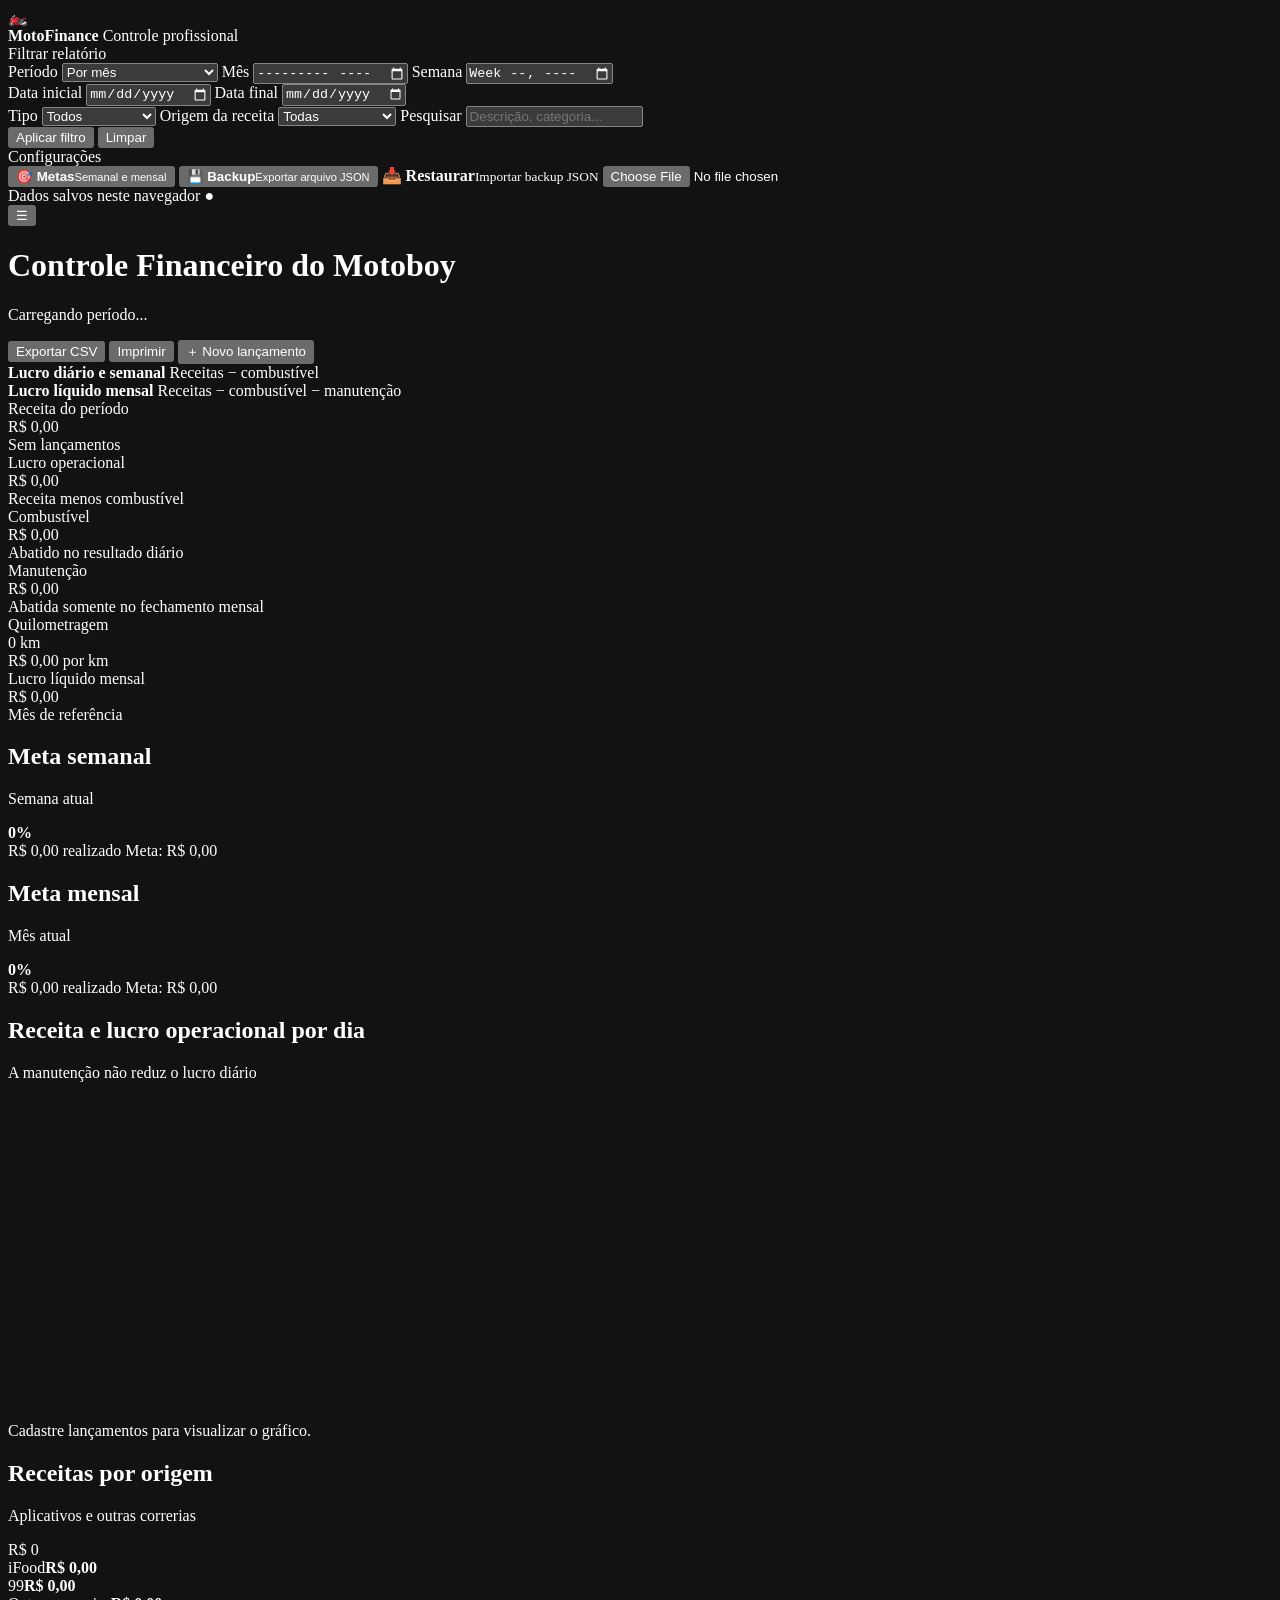
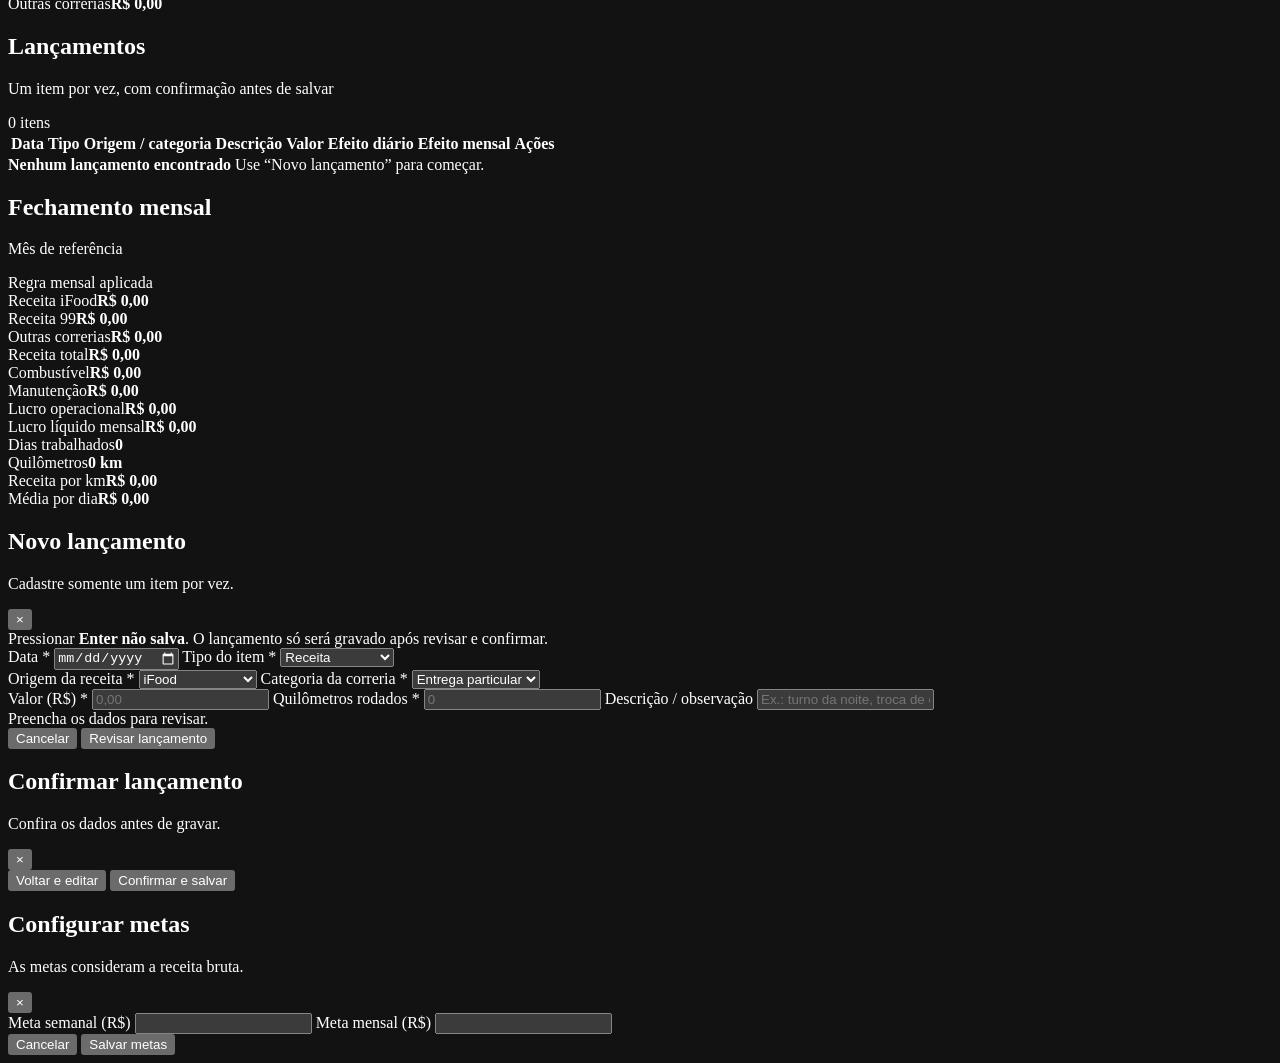
==== index.html @ e8a5e639 "Adiciona index.html da versão corrigida v6.1" ====
<!DOCTYPE html>
<html lang="pt-BR">
<head>
    <meta charset="UTF-8">
    <meta name="viewport" content="width=device-width, initial-scale=1.0">
    <meta name="color-scheme" content="dark">
    <title>MotoFinance PRO v6.1</title>
    <link rel="stylesheet" href="style.css">
</head>
<body>
    <div id="mobileOverlay" class="overlay hidden" aria-hidden="true"></div>

    <div class="app-shell">
        <aside id="sidebar" class="sidebar" aria-label="Filtros e configurações">
            <div class="brand">
                <div class="brand-icon" aria-hidden="true">🏍️</div>
                <div>
                    <strong>MotoFinance</strong>
                    <span>Controle profissional</span>
                </div>
            </div>

            <section class="sidebar-section">
                <div class="section-title">Filtrar relatório</div>

                <label class="field">
                    <span>Período</span>
                    <select id="filtroPeriodo">
                        <option value="MES">Por mês</option>
                        <option value="SEMANA">Por semana</option>
                        <option value="PERSONALIZADO">Período personalizado</option>
                        <option value="TODOS">Todos os lançamentos</option>
                    </select>
                </label>

                <label id="grupoFiltroMes" class="field">
                    <span>Mês</span>
                    <input id="filtroMes" type="month">
                </label>

                <label id="grupoFiltroSemana" class="field hidden">
                    <span>Semana</span>
                    <input id="filtroSemana" type="week">
                </label>

                <div id="grupoFiltroPersonalizado" class="grid-two hidden">
                    <label class="field">
                        <span>Data inicial</span>
                        <input id="filtroInicio" type="date">
                    </label>
                    <label class="field">
                        <span>Data final</span>
                        <input id="filtroFim" type="date">
                    </label>
                </div>

                <label class="field">
                    <span>Tipo</span>
                    <select id="filtroTipo">
                        <option value="TODOS">Todos</option>
                        <option value="RECEITA">Receitas</option>
                        <option value="COMBUSTIVEL">Combustível</option>
                        <option value="MANUTENCAO">Manutenção</option>
                        <option value="KM">Quilometragem</option>
                    </select>
                </label>

                <label class="field">
                    <span>Origem da receita</span>
                    <select id="filtroOrigem">
                        <option value="TODOS">Todas</option>
                        <option value="IFOOD">iFood</option>
                        <option value="99">99</option>
                        <option value="OUTRAS_CORRIDAS">Outras correrias</option>
                    </select>
                </label>

                <label class="field">
                    <span>Pesquisar</span>
                    <input id="filtroPesquisa" type="search" placeholder="Descrição, categoria...">
                </label>

                <div class="filter-actions">
                    <button id="btnAplicarFiltro" class="btn btn-primary" type="button">Aplicar filtro</button>
                    <button id="btnLimparFiltro" class="btn btn-ghost" type="button">Limpar</button>
                </div>
            </section>

            <section class="sidebar-section">
                <div class="section-title">Configurações</div>
                <button id="btnAbrirMetas" class="menu-button" type="button">
                    <span>🎯</span>
                    <span><strong>Metas</strong><small>Semanal e mensal</small></span>
                </button>
                <button id="btnExportarJSON" class="menu-button" type="button">
                    <span>💾</span>
                    <span><strong>Backup</strong><small>Exportar arquivo JSON</small></span>
                </button>
                <label class="menu-button file-button">
                    <span>📥</span>
                    <span><strong>Restaurar</strong><small>Importar backup JSON</small></span>
                    <input id="inputImportarJSON" type="file" accept="application/json,.json">
                </label>
            </section>

            <div class="sidebar-footer">
                <span>Dados salvos neste navegador</span>
                <span class="status-dot">●</span>
            </div>
        </aside>

        <div class="main-area">
            <header class="topbar">
                <div class="topbar-title">
                    <button id="btnMenuMobile" class="icon-button mobile-only" type="button" aria-label="Abrir filtros">☰</button>
                    <div>
                        <h1>Controle Financeiro do Motoboy</h1>
                        <p id="textoPeriodoAtivo">Carregando período...</p>
                    </div>
                </div>
                <div class="topbar-actions">
                    <button id="btnExportarCSV" class="btn btn-secondary" type="button">Exportar CSV</button>
                    <button id="btnImprimir" class="btn btn-secondary" type="button">Imprimir</button>
                    <button id="btnNovoLancamento" class="btn btn-primary" type="button">＋ Novo lançamento</button>
                </div>
            </header>

            <main class="content">
                <section class="rule-banner" aria-label="Regra de cálculo">
                    <div>
                        <strong>Lucro diário e semanal</strong>
                        <span>Receitas − combustível</span>
                    </div>
                    <div class="rule-divider" aria-hidden="true"></div>
                    <div>
                        <strong>Lucro líquido mensal</strong>
                        <span>Receitas − combustível − manutenção</span>
                    </div>
                </section>

                <section class="metrics-grid" aria-label="Indicadores financeiros">
                    <article class="metric-card">
                        <div class="metric-label">Receita do período</div>
                        <div id="cardReceitaPeriodo" class="metric-value">R$ 0,00</div>
                        <div id="cardReceitaDetalhe" class="metric-note">Sem lançamentos</div>
                    </article>
                    <article class="metric-card metric-positive">
                        <div class="metric-label">Lucro operacional</div>
                        <div id="cardLucroOperacional" class="metric-value">R$ 0,00</div>
                        <div class="metric-note">Receita menos combustível</div>
                    </article>
                    <article class="metric-card metric-warning">
                        <div class="metric-label">Combustível</div>
                        <div id="cardCombustivel" class="metric-value">R$ 0,00</div>
                        <div class="metric-note">Abatido no resultado diário</div>
                    </article>
                    <article class="metric-card metric-danger">
                        <div class="metric-label">Manutenção</div>
                        <div id="cardManutencao" class="metric-value">R$ 0,00</div>
                        <div class="metric-note">Abatida somente no fechamento mensal</div>
                    </article>
                    <article class="metric-card">
                        <div class="metric-label">Quilometragem</div>
                        <div id="cardKm" class="metric-value">0 km</div>
                        <div id="cardReceitaKm" class="metric-note">R$ 0,00 por km</div>
                    </article>
                    <article class="metric-card metric-net">
                        <div class="metric-label">Lucro líquido mensal</div>
                        <div id="cardLucroMensal" class="metric-value">R$ 0,00</div>
                        <div id="cardMesReferencia" class="metric-note">Mês de referência</div>
                    </article>
                </section>

                <section class="goals-grid" aria-label="Metas">
                    <article class="panel goal-card">
                        <div class="panel-heading compact">
                            <div>
                                <h2>Meta semanal</h2>
                                <p id="metaSemanalPeriodo">Semana atual</p>
                            </div>
                            <strong id="metaSemanalPercentual">0%</strong>
                        </div>
                        <div class="progress-track"><div id="barraMetaSemanal" class="progress-fill weekly"></div></div>
                        <div class="goal-values">
                            <span id="metaSemanalRealizado">R$ 0,00 realizado</span>
                            <span id="metaSemanalObjetivo">Meta: R$ 0,00</span>
                        </div>
                    </article>
                    <article class="panel goal-card">
                        <div class="panel-heading compact">
                            <div>
                                <h2>Meta mensal</h2>
                                <p id="metaMensalPeriodo">Mês atual</p>
                            </div>
                            <strong id="metaMensalPercentual">0%</strong>
                        </div>
                        <div class="progress-track"><div id="barraMetaMensal" class="progress-fill monthly"></div></div>
                        <div class="goal-values">
                            <span id="metaMensalRealizado">R$ 0,00 realizado</span>
                            <span id="metaMensalObjetivo">Meta: R$ 0,00</span>
                        </div>
                    </article>
                </section>

                <section class="analytics-grid">
                    <article class="panel chart-panel">
                        <div class="panel-heading">
                            <div>
                                <h2>Receita e lucro operacional por dia</h2>
                                <p>A manutenção não reduz o lucro diário</p>
                            </div>
                        </div>
                        <div class="chart-wrapper">
                            <canvas id="graficoDiario" width="900" height="320" aria-label="Gráfico diário"></canvas>
                            <div id="graficoVazio" class="empty-chart hidden">Cadastre lançamentos para visualizar o gráfico.</div>
                        </div>
                    </article>
                    <article class="panel source-panel">
                        <div class="panel-heading">
                            <div>
                                <h2>Receitas por origem</h2>
                                <p>Aplicativos e outras correrias</p>
                            </div>
                        </div>
                        <div class="source-content">
                            <div id="graficoOrigens" class="donut" aria-label="Distribuição das receitas"><span id="donutTotal">R$ 0</span></div>
                            <div class="source-list">
                                <div><span class="legend-dot ifood"></span><span>iFood</span><strong id="origemIfood">R$ 0,00</strong></div>
                                <div><span class="legend-dot novenove"></span><span>99</span><strong id="origem99">R$ 0,00</strong></div>
                                <div><span class="legend-dot extras"></span><span>Outras correrias</span><strong id="origemExtras">R$ 0,00</strong></div>
                            </div>
                        </div>
                    </article>
                </section>

                <section class="panel">
                    <div class="panel-heading table-heading">
                        <div>
                            <h2>Lançamentos</h2>
                            <p>Um item por vez, com confirmação antes de salvar</p>
                        </div>
                        <span id="contadorLancamentos" class="badge">0 itens</span>
                    </div>
                    <div class="table-scroll">
                        <table>
                            <thead>
                                <tr>
                                    <th>Data</th>
                                    <th>Tipo</th>
                                    <th>Origem / categoria</th>
                                    <th>Descrição</th>
                                    <th>Valor</th>
                                    <th>Efeito diário</th>
                                    <th>Efeito mensal</th>
                                    <th class="actions-column">Ações</th>
                                </tr>
                            </thead>
                            <tbody id="corpoTabela"></tbody>
                        </table>
                        <div id="estadoVazioTabela" class="empty-state">
                            <strong>Nenhum lançamento encontrado</strong>
                            <span>Use “Novo lançamento” para começar.</span>
                        </div>
                    </div>
                </section>

                <section class="panel monthly-report">
                    <div class="panel-heading">
                        <div>
                            <h2>Fechamento mensal</h2>
                            <p id="tituloFechamentoMensal">Mês de referência</p>
                        </div>
                        <span class="badge badge-success">Regra mensal aplicada</span>
                    </div>
                    <div class="report-grid">
                        <div><span>Receita iFood</span><strong id="relatorioIfood">R$ 0,00</strong></div>
                        <div><span>Receita 99</span><strong id="relatorio99">R$ 0,00</strong></div>
                        <div><span>Outras correrias</span><strong id="relatorioExtras">R$ 0,00</strong></div>
                        <div><span>Receita total</span><strong id="relatorioReceita">R$ 0,00</strong></div>
                        <div><span>Combustível</span><strong id="relatorioCombustivel">R$ 0,00</strong></div>
                        <div><span>Manutenção</span><strong id="relatorioManutencao">R$ 0,00</strong></div>
                        <div><span>Lucro operacional</span><strong id="relatorioOperacional">R$ 0,00</strong></div>
                        <div class="report-highlight"><span>Lucro líquido mensal</span><strong id="relatorioLiquido">R$ 0,00</strong></div>
                        <div><span>Dias trabalhados</span><strong id="relatorioDias">0</strong></div>
                        <div><span>Quilômetros</span><strong id="relatorioKm">0 km</strong></div>
                        <div><span>Receita por km</span><strong id="relatorioPorKm">R$ 0,00</strong></div>
                        <div><span>Média por dia</span><strong id="relatorioMedia">R$ 0,00</strong></div>
                    </div>
                </section>
            </main>
        </div>
    </div>

    <div id="modalLancamento" class="modal hidden" role="dialog" aria-modal="true" aria-labelledby="tituloModalLancamento">
        <div class="modal-card large">
            <div class="modal-header">
                <div>
                    <h2 id="tituloModalLancamento">Novo lançamento</h2>
                    <p>Cadastre somente um item por vez.</p>
                </div>
                <button id="btnFecharLancamento" class="icon-button" type="button" aria-label="Fechar">×</button>
            </div>

            <form id="formLancamento" novalidate>
                <input id="registroId" type="hidden">

                <div class="info-box">
                    Pressionar <strong>Enter não salva</strong>. O lançamento só será gravado após revisar e confirmar.
                </div>

                <div class="form-grid">
                    <label class="field">
                        <span>Data *</span>
                        <input id="inputData" type="date" required>
                    </label>
                    <label class="field">
                        <span>Tipo do item *</span>
                        <select id="inputTipo" required>
                            <option value="RECEITA">Receita</option>
                            <option value="COMBUSTIVEL">Combustível</option>
                            <option value="MANUTENCAO">Manutenção</option>
                            <option value="KM">Quilometragem</option>
                        </select>
                    </label>
                </div>

                <div id="grupoReceita" class="form-grid">
                    <label class="field">
                        <span>Origem da receita *</span>
                        <select id="inputOrigem">
                            <option value="IFOOD">iFood</option>
                            <option value="99">99</option>
                            <option value="OUTRAS_CORRIDAS">Outras correrias</option>
                        </select>
                    </label>
                    <label id="grupoCategoriaExtra" class="field hidden">
                        <span>Categoria da correria *</span>
                        <select id="inputCategoriaExtra">
                            <option value="ENTREGA_PARTICULAR">Entrega particular</option>
                            <option value="FRETE_SERVICO">Frete / serviço</option>
                            <option value="CORRIDA_PARTICULAR">Corrida particular</option>
                            <option value="DIARIA_PARCERIA">Diária / parceria</option>
                            <option value="GORJETA">Gorjeta</option>
                            <option value="REEMBOLSO">Reembolso</option>
                            <option value="OUTROS">Outros</option>
                        </select>
                    </label>
                </div>

                <label id="grupoValor" class="field">
                    <span id="labelValor">Valor (R$) *</span>
                    <input id="inputValor" type="number" min="0.01" step="0.01" inputmode="decimal" placeholder="0,00">
                </label>

                <label id="grupoKm" class="field hidden">
                    <span>Quilômetros rodados *</span>
                    <input id="inputKm" type="number" min="0.1" step="0.1" inputmode="decimal" placeholder="0">
                </label>

                <label class="field">
                    <span>Descrição / observação</span>
                    <input id="inputDescricao" type="text" maxlength="180" placeholder="Ex.: turno da noite, troca de óleo, abastecimento...">
                </label>

                <div id="previewLancamento" class="preview-box">Preencha os dados para revisar.</div>

                <div class="modal-actions">
                    <button id="btnCancelarLancamento" class="btn btn-ghost" type="button">Cancelar</button>
                    <button id="btnRevisarLancamento" class="btn btn-primary" type="button">Revisar lançamento</button>
                </div>
            </form>
        </div>
    </div>

    <div id="modalConfirmacao" class="modal hidden" role="dialog" aria-modal="true" aria-labelledby="tituloConfirmacao">
        <div class="modal-card">
            <div class="modal-header">
                <div>
                    <h2 id="tituloConfirmacao">Confirmar lançamento</h2>
                    <p>Confira os dados antes de gravar.</p>
                </div>
                <button id="btnFecharConfirmacao" class="icon-button" type="button" aria-label="Fechar">×</button>
            </div>
            <div id="resumoConfirmacao" class="confirmation-summary"></div>
            <div class="modal-actions">
                <button id="btnVoltarEdicao" class="btn btn-ghost" type="button">Voltar e editar</button>
                <button id="btnSalvarConfirmado" class="btn btn-success" type="button">Confirmar e salvar</button>
            </div>
        </div>
    </div>

    <div id="modalMetas" class="modal hidden" role="dialog" aria-modal="true" aria-labelledby="tituloModalMetas">
        <div class="modal-card">
            <div class="modal-header">
                <div>
                    <h2 id="tituloModalMetas">Configurar metas</h2>
                    <p>As metas consideram a receita bruta.</p>
                </div>
                <button id="btnFecharMetas" class="icon-button" type="button" aria-label="Fechar">×</button>
            </div>
            <div class="form-grid one-column">
                <label class="field">
                    <span>Meta semanal (R$)</span>
                    <input id="inputMetaSemanal" type="number" min="0" step="0.01" inputmode="decimal">
                </label>
                <label class="field">
                    <span>Meta mensal (R$)</span>
                    <input id="inputMetaMensal" type="number" min="0" step="0.01" inputmode="decimal">
                </label>
            </div>
            <div class="modal-actions">
                <button id="btnCancelarMetas" class="btn btn-ghost" type="button">Cancelar</button>
                <button id="btnSalvarMetas" class="btn btn-primary" type="button">Salvar metas</button>
            </div>
        </div>
    </div>

    <div id="toastContainer" class="toast-container" aria-live="polite"></div>

    <script src="script.js"></script>
</body>
</html>
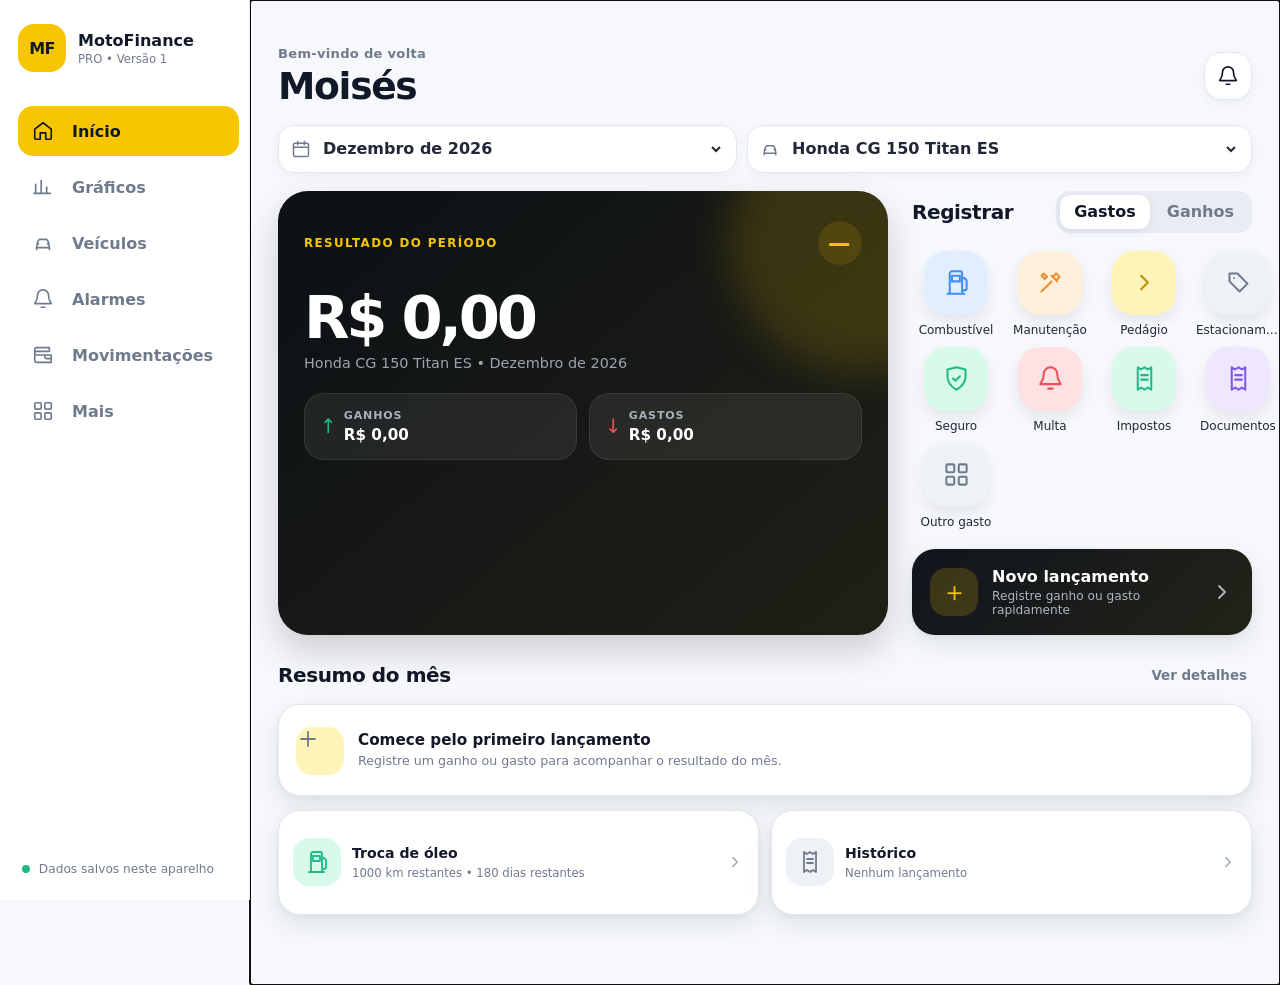
==== commit 8aa51293: "Lança MotoFinance PRO Versão 1" ====
--- a/index.html
+++ b/index.html
@@ -1,422 +1,104 @@
-<!DOCTYPE html>
+<!doctype html>
 <html lang="pt-BR">
 <head>
-    <meta charset="UTF-8">
-    <meta name="viewport" content="width=device-width, initial-scale=1.0">
-    <meta name="color-scheme" content="dark">
-    <title>MotoFinance PRO v6.1</title>
+    <meta charset="utf-8">
+    <meta name="viewport" content="width=device-width,initial-scale=1,viewport-fit=cover">
+    <meta name="theme-color" content="#f7c600">
+    <meta name="description" content="Finanças, veículos e manutenção em um só lugar.">
+    <title>MotoFinance PRO</title>
+    <link rel="manifest" href="manifest.webmanifest">
+    <link rel="icon" href="icon.svg" type="image/svg+xml">
+    <link rel="apple-touch-icon" href="icon-192.png">
     <link rel="stylesheet" href="style.css">
 </head>
 <body>
-    <div id="mobileOverlay" class="overlay hidden" aria-hidden="true"></div>
+    <svg class="svg-sprite" aria-hidden="true">
+        <symbol id="i-home" viewBox="0 0 24 24"><path d="m3 10 9-7 9 7v10a1 1 0 0 1-1 1h-5v-7H9v7H4a1 1 0 0 1-1-1Z"/></symbol>
+        <symbol id="i-chart" viewBox="0 0 24 24"><path d="M4 19V9m6 10V5m6 14v-7m4 7H2"/></symbol>
+        <symbol id="i-vehicle" viewBox="0 0 24 24"><path d="M5 17h14l-1-6-2-3H8l-2 3-1 6Zm0 0v2m14-2v2M7 13h.01M17 13h.01"/></symbol>
+        <symbol id="i-bell" viewBox="0 0 24 24"><path d="M18 8a6 6 0 0 0-12 0c0 7-3 7-3 9h18c0-2-3-2-3-9ZM10 21h4"/></symbol>
+        <symbol id="i-wallet" viewBox="0 0 24 24"><path d="M3 6a2 2 0 0 1 2-2h14v4H5a2 2 0 0 0 0 4h16v8H5a2 2 0 0 1-2-2V6Zm13 6h5v4h-5a2 2 0 0 1 0-4Z"/></symbol>
+        <symbol id="i-more" viewBox="0 0 24 24"><rect x="3" y="3" width="7" height="7" rx="1"/><rect x="14" y="3" width="7" height="7" rx="1"/><rect x="3" y="14" width="7" height="7" rx="1"/><rect x="14" y="14" width="7" height="7" rx="1"/></symbol>
+        <symbol id="i-plus" viewBox="0 0 24 24"><path d="M12 5v14M5 12h14"/></symbol>
+        <symbol id="i-arrow" viewBox="0 0 24 24"><path d="m9 18 6-6-6-6"/></symbol>
+        <symbol id="i-fuel" viewBox="0 0 24 24"><path d="M6 22V4a2 2 0 0 1 2-2h7a2 2 0 0 1 2 2v18M4 22h15M8 6h7v5H8Zm9 2h2l2 2v7a2 2 0 0 1-4 0v-3"/></symbol>
+        <symbol id="i-tools" viewBox="0 0 24 24"><path d="m14 7 3-3 3 3-3 3m-4-4 5 5M4 20l9-9m-7-7 3 3-2 2-3-3Z"/></symbol>
+        <symbol id="i-tag" viewBox="0 0 24 24"><path d="M20 13 13 20l-9-9V4h7l9 9Z"/><path d="M8 8h.01"/></symbol>
+        <symbol id="i-shield" viewBox="0 0 24 24"><path d="M12 22S20 18 20 10V4l-8-2-8 2v6c0 8 8 12 8 12Z"/><path d="m9 12 2 2 4-4"/></symbol>
+        <symbol id="i-receipt" viewBox="0 0 24 24"><path d="M6 2v20l3-2 3 2 3-2 3 2V2l-3 2-3-2-3 2-3-2Zm3 7h6m-6 4h6"/></symbol>
+        <symbol id="i-calendar" viewBox="0 0 24 24"><rect x="3" y="5" width="18" height="16" rx="2"/><path d="M16 3v4M8 3v4M3 10h18"/></symbol>
+        <symbol id="i-gauge" viewBox="0 0 24 24"><path d="M4 18a8 8 0 1 1 16 0M12 18l4-6M7 14h.01M12 10h.01M17 14h.01"/></symbol>
+        <symbol id="i-download" viewBox="0 0 24 24"><path d="M12 3v12m-5-5 5 5 5-5M4 21h16"/></symbol>
+        <symbol id="i-upload" viewBox="0 0 24 24"><path d="M12 15V3m-5 5 5-5 5 5M4 21h16"/></symbol>
+        <symbol id="i-edit" viewBox="0 0 24 24"><path d="m4 20 4.5-1L20 7.5 16.5 4 5 15.5 4 20Zm10-14 3.5 3.5"/></symbol>
+        <symbol id="i-trash" viewBox="0 0 24 24"><path d="M4 7h16M9 3h6l1 4H8l1-4Zm-3 4 1 14h10l1-14M10 11v6m4-6v6"/></symbol>
+        <symbol id="i-check" viewBox="0 0 24 24"><path d="m5 12 4 4L19 6"/></symbol>
+        <symbol id="i-search" viewBox="0 0 24 24"><circle cx="11" cy="11" r="7"/><path d="m20 20-4-4"/></symbol>
+        <symbol id="i-close" viewBox="0 0 24 24"><path d="M6 6l12 12M18 6 6 18"/></symbol>
+    </svg>
 
-    <div class="app-shell">
-        <aside id="sidebar" class="sidebar" aria-label="Filtros e configurações">
-            <div class="brand">
-                <div class="brand-icon" aria-hidden="true">🏍️</div>
-                <div>
-                    <strong>MotoFinance</strong>
-                    <span>Controle profissional</span>
-                </div>
-            </div>
-
-            <section class="sidebar-section">
-                <div class="section-title">Filtrar relatório</div>
-
-                <label class="field">
-                    <span>Período</span>
-                    <select id="filtroPeriodo">
-                        <option value="MES">Por mês</option>
-                        <option value="SEMANA">Por semana</option>
-                        <option value="PERSONALIZADO">Período personalizado</option>
-                        <option value="TODOS">Todos os lançamentos</option>
-                    </select>
-                </label>
-
-                <label id="grupoFiltroMes" class="field">
-                    <span>Mês</span>
-                    <input id="filtroMes" type="month">
-                </label>
-
-                <label id="grupoFiltroSemana" class="field hidden">
-                    <span>Semana</span>
-                    <input id="filtroSemana" type="week">
-                </label>
-
-                <div id="grupoFiltroPersonalizado" class="grid-two hidden">
-                    <label class="field">
-                        <span>Data inicial</span>
-                        <input id="filtroInicio" type="date">
-                    </label>
-                    <label class="field">
-                        <span>Data final</span>
-                        <input id="filtroFim" type="date">
-                    </label>
-                </div>
-
-                <label class="field">
-                    <span>Tipo</span>
-                    <select id="filtroTipo">
-                        <option value="TODOS">Todos</option>
-                        <option value="RECEITA">Receitas</option>
-                        <option value="COMBUSTIVEL">Combustível</option>
-                        <option value="MANUTENCAO">Manutenção</option>
-                        <option value="KM">Quilometragem</option>
-                    </select>
-                </label>
-
-                <label class="field">
-                    <span>Origem da receita</span>
-                    <select id="filtroOrigem">
-                        <option value="TODOS">Todas</option>
-                        <option value="IFOOD">iFood</option>
-                        <option value="99">99</option>
-                        <option value="OUTRAS_CORRIDAS">Outras correrias</option>
-                    </select>
-                </label>
-
-                <label class="field">
-                    <span>Pesquisar</span>
-                    <input id="filtroPesquisa" type="search" placeholder="Descrição, categoria...">
-                </label>
-
-                <div class="filter-actions">
-                    <button id="btnAplicarFiltro" class="btn btn-primary" type="button">Aplicar filtro</button>
-                    <button id="btnLimparFiltro" class="btn btn-ghost" type="button">Limpar</button>
-                </div>
-            </section>
-
-            <section class="sidebar-section">
-                <div class="section-title">Configurações</div>
-                <button id="btnAbrirMetas" class="menu-button" type="button">
-                    <span>🎯</span>
-                    <span><strong>Metas</strong><small>Semanal e mensal</small></span>
-                </button>
-                <button id="btnExportarJSON" class="menu-button" type="button">
-                    <span>💾</span>
-                    <span><strong>Backup</strong><small>Exportar arquivo JSON</small></span>
-                </button>
-                <label class="menu-button file-button">
-                    <span>📥</span>
-                    <span><strong>Restaurar</strong><small>Importar backup JSON</small></span>
-                    <input id="inputImportarJSON" type="file" accept="application/json,.json">
-                </label>
-            </section>
-
-            <div class="sidebar-footer">
-                <span>Dados salvos neste navegador</span>
-                <span class="status-dot">●</span>
-            </div>
+    <div class="app-layout">
+        <aside class="desktop-sidebar">
+            <a class="brand" href="#home" data-nav="home"><span class="brand-mark">MF</span><span><strong>MotoFinance</strong><small>PRO • Versão 1</small></span></a>
+            <nav class="desktop-nav" aria-label="Navegação principal">
+                <button class="nav-item active" data-nav="home"><svg><use href="#i-home"/></svg><span>Início</span></button>
+                <button class="nav-item" data-nav="charts"><svg><use href="#i-chart"/></svg><span>Gráficos</span></button>
+                <button class="nav-item" data-nav="vehicles"><svg><use href="#i-vehicle"/></svg><span>Veículos</span></button>
+                <button class="nav-item" data-nav="alarms"><svg><use href="#i-bell"/></svg><span>Alarmes</span><b id="desktopAlarmCount">0</b></button>
+                <button class="nav-item" data-nav="transactions"><svg><use href="#i-wallet"/></svg><span>Movimentações</span></button>
+                <button class="nav-item" data-nav="more"><svg><use href="#i-more"/></svg><span>Mais</span></button>
+            </nav>
+            <div class="sidebar-note"><span></span> Dados salvos neste aparelho</div>
         </aside>
 
-        <div class="main-area">
-            <header class="topbar">
-                <div class="topbar-title">
-                    <button id="btnMenuMobile" class="icon-button mobile-only" type="button" aria-label="Abrir filtros">☰</button>
-                    <div>
-                        <h1>Controle Financeiro do Motoboy</h1>
-                        <p id="textoPeriodoAtivo">Carregando período...</p>
-                    </div>
-                </div>
-                <div class="topbar-actions">
-                    <button id="btnExportarCSV" class="btn btn-secondary" type="button">Exportar CSV</button>
-                    <button id="btnImprimir" class="btn btn-secondary" type="button">Imprimir</button>
-                    <button id="btnNovoLancamento" class="btn btn-primary" type="button">＋ Novo lançamento</button>
-                </div>
-            </header>
-
-            <main class="content">
-                <section class="rule-banner" aria-label="Regra de cálculo">
-                    <div>
-                        <strong>Lucro diário e semanal</strong>
-                        <span>Receitas − combustível</span>
-                    </div>
-                    <div class="rule-divider" aria-hidden="true"></div>
-                    <div>
-                        <strong>Lucro líquido mensal</strong>
-                        <span>Receitas − combustível − manutenção</span>
-                    </div>
+        <div class="app-main">
+            <header class="mobile-header"><div class="brand compact"><span class="brand-mark">MF</span><span><strong>MotoFinance</strong><small>PRO</small></span></div><button class="icon-btn" data-action="quick-add" aria-label="Novo lançamento"><svg><use href="#i-plus"/></svg></button></header>
+            <main id="pageRoot" tabindex="-1">
+                <section class="page active" data-page="home">
+                    <header class="welcome-row"><div><span class="eyebrow">Bem-vindo de volta</span><h1 id="welcomeName">Moisés</h1></div><button class="notification-btn" data-nav="alarms"><svg><use href="#i-bell"/></svg><span id="alarmDot"></span></button></header>
+                    <div class="filter-row"><label class="select-pill"><svg><use href="#i-calendar"/></svg><select id="homeMonth" aria-label="Mês"></select></label><label class="select-pill"><svg><use href="#i-vehicle"/></svg><select id="homeVehicle" aria-label="Veículo"></select></label></div>
+                    <section class="balance-card"><div class="balance-glow"></div><div class="balance-title"><span>Resultado do período</span><span id="balanceSignal" class="balance-signal">—</span></div><strong id="homeBalance">R$ 0,00</strong><p id="homeBalanceLabel">Mês atual</p><div class="balance-split"><div><span class="up">↑</span><small>Ganhos</small><b id="homeGains">R$ 0,00</b></div><div><span class="down">↓</span><small>Gastos</small><b id="homeExpenses">R$ 0,00</b></div></div></section>
+                    <section class="section-block quick-section"><div class="section-heading"><h2>Registrar</h2><div class="segmented"><button class="active" data-quick-type="expense">Gastos</button><button data-quick-type="gain">Ganhos</button></div></div><div id="quickCategories" class="quick-categories"></div><button class="quick-banner" data-action="quick-add"><span class="quick-bolt">＋</span><span><strong>Novo lançamento</strong><small>Registre ganho ou gasto rapidamente</small></span><svg><use href="#i-arrow"/></svg></button></section>
+                    <section class="section-block"><div class="section-heading"><h2>Resumo do mês</h2><button class="text-button" data-nav="charts">Ver detalhes</button></div><div id="insightCard" class="insight-card"></div><div class="home-grid"><button id="nextReminderCard" class="mini-card" data-nav="alarms"></button><button class="mini-card" data-nav="transactions"><span class="mini-icon neutral"><svg><use href="#i-receipt"/></svg></span><span><strong>Histórico</strong><small id="transactionCountText">Nenhum lançamento</small></span><svg class="chevron"><use href="#i-arrow"/></svg></button></div></section>
                 </section>
 
-                <section class="metrics-grid" aria-label="Indicadores financeiros">
-                    <article class="metric-card">
-                        <div class="metric-label">Receita do período</div>
-                        <div id="cardReceitaPeriodo" class="metric-value">R$ 0,00</div>
-                        <div id="cardReceitaDetalhe" class="metric-note">Sem lançamentos</div>
-                    </article>
-                    <article class="metric-card metric-positive">
-                        <div class="metric-label">Lucro operacional</div>
-                        <div id="cardLucroOperacional" class="metric-value">R$ 0,00</div>
-                        <div class="metric-note">Receita menos combustível</div>
-                    </article>
-                    <article class="metric-card metric-warning">
-                        <div class="metric-label">Combustível</div>
-                        <div id="cardCombustivel" class="metric-value">R$ 0,00</div>
-                        <div class="metric-note">Abatido no resultado diário</div>
-                    </article>
-                    <article class="metric-card metric-danger">
-                        <div class="metric-label">Manutenção</div>
-                        <div id="cardManutencao" class="metric-value">R$ 0,00</div>
-                        <div class="metric-note">Abatida somente no fechamento mensal</div>
-                    </article>
-                    <article class="metric-card">
-                        <div class="metric-label">Quilometragem</div>
-                        <div id="cardKm" class="metric-value">0 km</div>
-                        <div id="cardReceitaKm" class="metric-note">R$ 0,00 por km</div>
-                    </article>
-                    <article class="metric-card metric-net">
-                        <div class="metric-label">Lucro líquido mensal</div>
-                        <div id="cardLucroMensal" class="metric-value">R$ 0,00</div>
-                        <div id="cardMesReferencia" class="metric-note">Mês de referência</div>
-                    </article>
+                <section class="page" data-page="charts">
+                    <header class="page-header"><div><span class="eyebrow">Gráficos</span><h1>Visão detalhada</h1></div><button class="soft-btn" data-action="export-csv"><svg><use href="#i-download"/></svg> CSV</button></header>
+                    <div class="filter-row wide"><label class="select-pill"><svg><use href="#i-calendar"/></svg><select id="chartMonth"></select></label><label class="select-pill"><svg><use href="#i-vehicle"/></svg><select id="chartVehicle"></select></label></div>
+                    <div class="summary-grid"><article class="summary-card coral"><small>Gastos</small><strong id="chartExpenses">R$ 0,00</strong><span id="chartLargest">Maior categoria: —</span></article><article class="summary-card mint"><small>Ganhos</small><strong id="chartGains">R$ 0,00</strong><span id="chartAverage">Média por dia: R$ 0,00</span></article><article class="summary-card dark"><small>Resultado</small><strong id="chartBalance">R$ 0,00</strong><span id="chartMargin">Sem margem</span></article></div>
+                    <section class="surface"><div class="surface-header"><div><h2 id="categoryTitle">Gastos por categoria</h2><p>Valores do período selecionado</p></div><div class="segmented"><button class="active" data-chart-type="expense">Gastos</button><button data-chart-type="gain">Ganhos</button></div></div><div id="categoryChart" class="category-chart"></div></section>
                 </section>
 
-                <section class="goals-grid" aria-label="Metas">
-                    <article class="panel goal-card">
-                        <div class="panel-heading compact">
-                            <div>
-                                <h2>Meta semanal</h2>
-                                <p id="metaSemanalPeriodo">Semana atual</p>
-                            </div>
-                            <strong id="metaSemanalPercentual">0%</strong>
-                        </div>
-                        <div class="progress-track"><div id="barraMetaSemanal" class="progress-fill weekly"></div></div>
-                        <div class="goal-values">
-                            <span id="metaSemanalRealizado">R$ 0,00 realizado</span>
-                            <span id="metaSemanalObjetivo">Meta: R$ 0,00</span>
-                        </div>
-                    </article>
-                    <article class="panel goal-card">
-                        <div class="panel-heading compact">
-                            <div>
-                                <h2>Meta mensal</h2>
-                                <p id="metaMensalPeriodo">Mês atual</p>
-                            </div>
-                            <strong id="metaMensalPercentual">0%</strong>
-                        </div>
-                        <div class="progress-track"><div id="barraMetaMensal" class="progress-fill monthly"></div></div>
-                        <div class="goal-values">
-                            <span id="metaMensalRealizado">R$ 0,00 realizado</span>
-                            <span id="metaMensalObjetivo">Meta: R$ 0,00</span>
-                        </div>
-                    </article>
+                <section class="page" data-page="vehicles"><header class="page-header"><div><span class="eyebrow">Garagem</span><h1>Meus veículos</h1></div><button class="primary-btn compact-btn" data-action="add-vehicle"><svg><use href="#i-plus"/></svg> Adicionar</button></header><div id="vehicleList" class="vehicle-grid"></div></section>
+
+                <section class="page" data-page="alarms"><header class="page-header"><div><span class="eyebrow">Manutenção</span><h1>Alarmes</h1></div><button class="primary-btn compact-btn" data-action="add-reminder"><svg><use href="#i-plus"/></svg> Criar</button></header><label class="select-pill full-select"><svg><use href="#i-vehicle"/></svg><select id="alarmVehicle"></select></label><div id="alarmGroups" class="alarm-groups"></div></section>
+
+                <section class="page" data-page="transactions">
+                    <header class="page-header"><div><span class="eyebrow">Movimentações</span><h1>Histórico financeiro</h1></div><button class="primary-btn compact-btn" data-action="quick-add"><svg><use href="#i-plus"/></svg> Nova</button></header>
+                    <section class="surface filter-surface"><div class="filter-grid"><label><span>Mês</span><select id="transactionMonth"></select></label><label><span>Veículo</span><select id="transactionVehicle"></select></label><label><span>Tipo</span><select id="transactionType"><option value="all">Todos</option><option value="gain">Ganhos</option><option value="expense">Gastos</option></select></label><label class="search-field"><span>Pesquisar</span><div><svg><use href="#i-search"/></svg><input id="transactionSearch" type="search" placeholder="Descrição ou categoria"></div></label></div></section>
+                    <div id="transactionList" class="transaction-list"></div>
                 </section>
 
-                <section class="analytics-grid">
-                    <article class="panel chart-panel">
-                        <div class="panel-heading">
-                            <div>
-                                <h2>Receita e lucro operacional por dia</h2>
-                                <p>A manutenção não reduz o lucro diário</p>
-                            </div>
-                        </div>
-                        <div class="chart-wrapper">
-                            <canvas id="graficoDiario" width="900" height="320" aria-label="Gráfico diário"></canvas>
-                            <div id="graficoVazio" class="empty-chart hidden">Cadastre lançamentos para visualizar o gráfico.</div>
-                        </div>
-                    </article>
-                    <article class="panel source-panel">
-                        <div class="panel-heading">
-                            <div>
-                                <h2>Receitas por origem</h2>
-                                <p>Aplicativos e outras correrias</p>
-                            </div>
-                        </div>
-                        <div class="source-content">
-                            <div id="graficoOrigens" class="donut" aria-label="Distribuição das receitas"><span id="donutTotal">R$ 0</span></div>
-                            <div class="source-list">
-                                <div><span class="legend-dot ifood"></span><span>iFood</span><strong id="origemIfood">R$ 0,00</strong></div>
-                                <div><span class="legend-dot novenove"></span><span>99</span><strong id="origem99">R$ 0,00</strong></div>
-                                <div><span class="legend-dot extras"></span><span>Outras correrias</span><strong id="origemExtras">R$ 0,00</strong></div>
-                            </div>
-                        </div>
-                    </article>
-                </section>
-
-                <section class="panel">
-                    <div class="panel-heading table-heading">
-                        <div>
-                            <h2>Lançamentos</h2>
-                            <p>Um item por vez, com confirmação antes de salvar</p>
-                        </div>
-                        <span id="contadorLancamentos" class="badge">0 itens</span>
-                    </div>
-                    <div class="table-scroll">
-                        <table>
-                            <thead>
-                                <tr>
-                                    <th>Data</th>
-                                    <th>Tipo</th>
-                                    <th>Origem / categoria</th>
-                                    <th>Descrição</th>
-                                    <th>Valor</th>
-                                    <th>Efeito diário</th>
-                                    <th>Efeito mensal</th>
-                                    <th class="actions-column">Ações</th>
-                                </tr>
-                            </thead>
-                            <tbody id="corpoTabela"></tbody>
-                        </table>
-                        <div id="estadoVazioTabela" class="empty-state">
-                            <strong>Nenhum lançamento encontrado</strong>
-                            <span>Use “Novo lançamento” para começar.</span>
-                        </div>
-                    </div>
-                </section>
-
-                <section class="panel monthly-report">
-                    <div class="panel-heading">
-                        <div>
-                            <h2>Fechamento mensal</h2>
-                            <p id="tituloFechamentoMensal">Mês de referência</p>
-                        </div>
-                        <span class="badge badge-success">Regra mensal aplicada</span>
-                    </div>
-                    <div class="report-grid">
-                        <div><span>Receita iFood</span><strong id="relatorioIfood">R$ 0,00</strong></div>
-                        <div><span>Receita 99</span><strong id="relatorio99">R$ 0,00</strong></div>
-                        <div><span>Outras correrias</span><strong id="relatorioExtras">R$ 0,00</strong></div>
-                        <div><span>Receita total</span><strong id="relatorioReceita">R$ 0,00</strong></div>
-                        <div><span>Combustível</span><strong id="relatorioCombustivel">R$ 0,00</strong></div>
-                        <div><span>Manutenção</span><strong id="relatorioManutencao">R$ 0,00</strong></div>
-                        <div><span>Lucro operacional</span><strong id="relatorioOperacional">R$ 0,00</strong></div>
-                        <div class="report-highlight"><span>Lucro líquido mensal</span><strong id="relatorioLiquido">R$ 0,00</strong></div>
-                        <div><span>Dias trabalhados</span><strong id="relatorioDias">0</strong></div>
-                        <div><span>Quilômetros</span><strong id="relatorioKm">0 km</strong></div>
-                        <div><span>Receita por km</span><strong id="relatorioPorKm">R$ 0,00</strong></div>
-                        <div><span>Média por dia</span><strong id="relatorioMedia">R$ 0,00</strong></div>
-                    </div>
+                <section class="page" data-page="more">
+                    <header class="profile-header"><span class="eyebrow">Área pessoal</span><h1>Mais</h1><div class="profile-card"><div class="avatar">MM</div><div><strong id="profileName">Moisés</strong><span>MotoFinance PRO</span><small>Versão 1</small></div></div></header>
+                    <section class="settings-group"><h2>Dados</h2><button data-action="update-odometer"><span class="setting-icon mint"><svg><use href="#i-gauge"/></svg></span><span><strong>Registrar odômetro</strong><small>Atualize a quilometragem do veículo</small></span><svg><use href="#i-arrow"/></svg></button><button data-action="quick-add"><span class="setting-icon yellow"><svg><use href="#i-plus"/></svg></span><span><strong>Registro rápido</strong><small>Lançar ganhos e gastos</small></span><svg><use href="#i-arrow"/></svg></button></section>
+                    <section class="settings-group"><h2>Armazenamento</h2><button data-action="backup"><span class="setting-icon blue"><svg><use href="#i-download"/></svg></span><span><strong>Fazer backup</strong><small>Baixar todos os dados</small></span><svg><use href="#i-arrow"/></svg></button><label class="settings-file"><span class="setting-icon violet"><svg><use href="#i-upload"/></svg></span><span><strong>Restaurar backup</strong><small>Importar um arquivo salvo</small></span><svg><use href="#i-arrow"/></svg><input id="restoreInput" type="file" accept="application/json,.json"></label><button data-action="export-csv"><span class="setting-icon neutral"><svg><use href="#i-receipt"/></svg></span><span><strong>Exportar planilha</strong><small>Baixar movimentações em CSV</small></span><svg><use href="#i-arrow"/></svg></button></section>
+                    <section class="settings-group danger-zone"><h2>Conta</h2><button data-action="clear-data"><span class="setting-icon red"><svg><use href="#i-trash"/></svg></span><span><strong>Apagar dados deste aparelho</strong><small>Esta ação pede confirmação</small></span><svg><use href="#i-arrow"/></svg></button></section>
                 </section>
             </main>
         </div>
     </div>
 
-    <div id="modalLancamento" class="modal hidden" role="dialog" aria-modal="true" aria-labelledby="tituloModalLancamento">
-        <div class="modal-card large">
-            <div class="modal-header">
-                <div>
-                    <h2 id="tituloModalLancamento">Novo lançamento</h2>
-                    <p>Cadastre somente um item por vez.</p>
-                </div>
-                <button id="btnFecharLancamento" class="icon-button" type="button" aria-label="Fechar">×</button>
-            </div>
+    <nav class="bottom-nav" aria-label="Navegação principal"><button class="active" data-nav="home"><svg><use href="#i-home"/></svg><span>Início</span></button><button data-nav="charts"><svg><use href="#i-chart"/></svg><span>Gráficos</span></button><button data-nav="vehicles"><svg><use href="#i-vehicle"/></svg><span>Veículos</span></button><button data-nav="alarms"><svg><use href="#i-bell"/></svg><span>Alarmes</span></button><button data-nav="transactions"><svg><use href="#i-wallet"/></svg><span>Histórico</span></button><button data-nav="more"><svg><use href="#i-more"/></svg><span>Mais</span></button></nav>
 
-            <form id="formLancamento" novalidate>
-                <input id="registroId" type="hidden">
+    <dialog id="transactionDialog" class="app-dialog bottom-sheet"><form id="transactionForm" method="dialog"><div class="dialog-handle"></div><header><div><span class="eyebrow">Movimentação</span><h2 id="transactionDialogTitle">Novo lançamento</h2></div><button type="button" class="icon-btn" data-close="transactionDialog"><svg><use href="#i-close"/></svg></button></header><input id="transactionId" type="hidden"><div class="segmented large"><button type="button" class="active" data-form-type="expense">Gasto</button><button type="button" data-form-type="gain">Ganho</button></div><input id="transactionFormType" type="hidden" value="expense"><div class="form-grid"><label><span>Categoria *</span><select id="transactionCategory" required></select></label><label><span>Valor *</span><div class="money-input"><b>R$</b><input id="transactionAmount" inputmode="decimal" placeholder="0,00" required></div></label><label><span>Data *</span><input id="transactionDate" type="date" required></label><label><span>Veículo *</span><select id="transactionVehicleId" required></select></label><label class="full"><span>Descrição</span><input id="transactionDescription" maxlength="160" placeholder="Ex.: abastecimento, corrida, revisão..."></label><label><span>Odômetro no momento</span><input id="transactionOdometer" type="number" min="0" step="1" placeholder="Opcional"></label></div><div class="dialog-actions"><button type="button" class="soft-btn" data-close="transactionDialog">Cancelar</button><button type="submit" class="primary-btn">Salvar lançamento</button></div></form></dialog>
 
-                <div class="info-box">
-                    Pressionar <strong>Enter não salva</strong>. O lançamento só será gravado após revisar e confirmar.
-                </div>
+    <dialog id="vehicleDialog" class="app-dialog"><form id="vehicleForm" method="dialog"><header><div><span class="eyebrow">Garagem</span><h2 id="vehicleDialogTitle">Adicionar veículo</h2></div><button type="button" class="icon-btn" data-close="vehicleDialog"><svg><use href="#i-close"/></svg></button></header><input id="vehicleId" type="hidden"><div class="form-grid"><label><span>Tipo</span><select id="vehicleType"><option value="moto">Moto</option><option value="carro">Carro</option><option value="outro">Outro</option></select></label><label><span>Placa</span><input id="vehiclePlate" maxlength="7" placeholder="ABC1D23"></label><label><span>Marca *</span><input id="vehicleBrand" required placeholder="Honda"></label><label><span>Modelo *</span><input id="vehicleModel" required placeholder="CG 150 Titan"></label><label><span>Ano *</span><input id="vehicleYear" type="number" min="1900" max="2100" required></label><label><span>Combustível</span><select id="vehicleFuel"><option>Gasolina</option><option>Etanol</option><option>Flex</option><option>Diesel</option><option>Elétrico</option><option>Outro</option></select></label><label class="full"><span>Odômetro atual (km)</span><input id="vehicleOdometer" type="number" min="0" step="1" value="0"></label></div><div class="dialog-actions"><button type="button" class="soft-btn" data-close="vehicleDialog">Cancelar</button><button type="submit" class="primary-btn">Salvar veículo</button></div></form></dialog>
 
-                <div class="form-grid">
-                    <label class="field">
-                        <span>Data *</span>
-                        <input id="inputData" type="date" required>
-                    </label>
-                    <label class="field">
-                        <span>Tipo do item *</span>
-                        <select id="inputTipo" required>
-                            <option value="RECEITA">Receita</option>
-                            <option value="COMBUSTIVEL">Combustível</option>
-                            <option value="MANUTENCAO">Manutenção</option>
-                            <option value="KM">Quilometragem</option>
-                        </select>
-                    </label>
-                </div>
+    <dialog id="reminderDialog" class="app-dialog"><form id="reminderForm" method="dialog"><header><div><span class="eyebrow">Manutenção</span><h2 id="reminderDialogTitle">Configurar alarme</h2></div><button type="button" class="icon-btn" data-close="reminderDialog"><svg><use href="#i-close"/></svg></button></header><input id="reminderId" type="hidden"><div class="form-grid"><label class="full"><span>Nome *</span><input id="reminderTitle" required maxlength="80" placeholder="Ex.: Troca de óleo"></label><label class="full"><span>Veículo *</span><select id="reminderVehicleId" required></select></label></div><div class="reminder-method"><label class="switch-row"><span><strong>Por quilometragem</strong><small>Avisar a cada quantidade de km</small></span><input id="reminderByKm" type="checkbox" role="switch"></label><div id="kmFields" class="form-grid"><label><span>Intervalo em km</span><input id="reminderKmInterval" type="number" min="1" step="1" value="1000"></label><label><span>Último odômetro</span><input id="reminderLastKm" type="number" min="0" step="1" value="0"></label><label><span>Avisar antes (km)</span><input id="reminderAdvanceKm" type="number" min="0" step="1" value="200"></label></div></div><div class="reminder-method"><label class="switch-row"><span><strong>Por tempo</strong><small>Avisar após determinado número de dias</small></span><input id="reminderByTime" type="checkbox" role="switch"></label><div id="timeFields" class="form-grid"><label><span>Intervalo em dias</span><input id="reminderDayInterval" type="number" min="1" step="1" value="180"></label><label><span>Última execução</span><input id="reminderLastDate" type="date"></label><label><span>Avisar antes (dias)</span><input id="reminderAdvanceDays" type="number" min="0" step="1" value="3"></label></div></div><div class="dialog-actions"><button type="button" class="soft-btn" data-close="reminderDialog">Cancelar</button><button type="submit" class="primary-btn">Salvar alarme</button></div></form></dialog>
 
-                <div id="grupoReceita" class="form-grid">
-                    <label class="field">
-                        <span>Origem da receita *</span>
-                        <select id="inputOrigem">
-                            <option value="IFOOD">iFood</option>
-                            <option value="99">99</option>
-                            <option value="OUTRAS_CORRIDAS">Outras correrias</option>
-                        </select>
-                    </label>
-                    <label id="grupoCategoriaExtra" class="field hidden">
-                        <span>Categoria da correria *</span>
-                        <select id="inputCategoriaExtra">
-                            <option value="ENTREGA_PARTICULAR">Entrega particular</option>
-                            <option value="FRETE_SERVICO">Frete / serviço</option>
-                            <option value="CORRIDA_PARTICULAR">Corrida particular</option>
-                            <option value="DIARIA_PARCERIA">Diária / parceria</option>
-                            <option value="GORJETA">Gorjeta</option>
-                            <option value="REEMBOLSO">Reembolso</option>
-                            <option value="OUTROS">Outros</option>
-                        </select>
-                    </label>
-                </div>
-
-                <label id="grupoValor" class="field">
-                    <span id="labelValor">Valor (R$) *</span>
-                    <input id="inputValor" type="number" min="0.01" step="0.01" inputmode="decimal" placeholder="0,00">
-                </label>
-
-                <label id="grupoKm" class="field hidden">
-                    <span>Quilômetros rodados *</span>
-                    <input id="inputKm" type="number" min="0.1" step="0.1" inputmode="decimal" placeholder="0">
-                </label>
-
-                <label class="field">
-                    <span>Descrição / observação</span>
-                    <input id="inputDescricao" type="text" maxlength="180" placeholder="Ex.: turno da noite, troca de óleo, abastecimento...">
-                </label>
-
-                <div id="previewLancamento" class="preview-box">Preencha os dados para revisar.</div>
-
-                <div class="modal-actions">
-                    <button id="btnCancelarLancamento" class="btn btn-ghost" type="button">Cancelar</button>
-                    <button id="btnRevisarLancamento" class="btn btn-primary" type="button">Revisar lançamento</button>
-                </div>
-            </form>
-        </div>
-    </div>
-
-    <div id="modalConfirmacao" class="modal hidden" role="dialog" aria-modal="true" aria-labelledby="tituloConfirmacao">
-        <div class="modal-card">
-            <div class="modal-header">
-                <div>
-                    <h2 id="tituloConfirmacao">Confirmar lançamento</h2>
-                    <p>Confira os dados antes de gravar.</p>
-                </div>
-                <button id="btnFecharConfirmacao" class="icon-button" type="button" aria-label="Fechar">×</button>
-            </div>
-            <div id="resumoConfirmacao" class="confirmation-summary"></div>
-            <div class="modal-actions">
-                <button id="btnVoltarEdicao" class="btn btn-ghost" type="button">Voltar e editar</button>
-                <button id="btnSalvarConfirmado" class="btn btn-success" type="button">Confirmar e salvar</button>
-            </div>
-        </div>
-    </div>
-
-    <div id="modalMetas" class="modal hidden" role="dialog" aria-modal="true" aria-labelledby="tituloModalMetas">
-        <div class="modal-card">
-            <div class="modal-header">
-                <div>
-                    <h2 id="tituloModalMetas">Configurar metas</h2>
-                    <p>As metas consideram a receita bruta.</p>
-                </div>
-                <button id="btnFecharMetas" class="icon-button" type="button" aria-label="Fechar">×</button>
-            </div>
-            <div class="form-grid one-column">
-                <label class="field">
-                    <span>Meta semanal (R$)</span>
-                    <input id="inputMetaSemanal" type="number" min="0" step="0.01" inputmode="decimal">
-                </label>
-                <label class="field">
-                    <span>Meta mensal (R$)</span>
-                    <input id="inputMetaMensal" type="number" min="0" step="0.01" inputmode="decimal">
-                </label>
-            </div>
-            <div class="modal-actions">
-                <button id="btnCancelarMetas" class="btn btn-ghost" type="button">Cancelar</button>
-                <button id="btnSalvarMetas" class="btn btn-primary" type="button">Salvar metas</button>
-            </div>
-        </div>
-    </div>
-
-    <div id="toastContainer" class="toast-container" aria-live="polite"></div>
-
-    <script src="script.js"></script>
+    <dialog id="confirmDialog" class="app-dialog confirm-dialog"><div><span class="confirm-icon"><svg><use href="#i-trash"/></svg></span><h2 id="confirmTitle">Confirmar ação</h2><p id="confirmText"></p><div class="dialog-actions"><button id="confirmCancel" class="soft-btn">Cancelar</button><button id="confirmAccept" class="danger-btn">Confirmar</button></div></div></dialog>
+    <div id="toastRegion" class="toast-region" aria-live="polite"></div>
+    <script src="core.js"></script><script src="script.js"></script>
 </body>
 </html>
--- a/style.css
+++ b/style.css
@@ -0,0 +1,405 @@
+:root {
+    --yellow: #f7c600;
+    --yellow-soft: #fff4b8;
+    --ink: #111827;
+    --ink-2: #202838;
+    --muted: #6f7b8d;
+    --muted-2: #9ba6b5;
+    --line: #e3e8ef;
+    --surface: #ffffff;
+    --bg: #f6f8fb;
+    --green: #21b986;
+    --green-soft: #d8faeb;
+    --red: #ef4e57;
+    --red-soft: #ffe1e3;
+    --blue: #418df2;
+    --blue-soft: #e1eeff;
+    --violet: #8057e8;
+    --violet-soft: #eee7ff;
+    --orange: #f18b2b;
+    --orange-soft: #fff0dc;
+    --radius: 24px;
+    --shadow: 0 10px 26px rgba(23, 31, 45, .09), 0 2px 5px rgba(23, 31, 45, .05);
+}
+
+* { box-sizing: border-box; }
+html { scroll-behavior: smooth; }
+body {
+    margin: 0;
+    min-height: 100vh;
+    background: var(--bg);
+    color: var(--ink);
+    font-family: Inter, ui-sans-serif, system-ui, -apple-system, BlinkMacSystemFont, "Segoe UI", sans-serif;
+    font-size: 16px;
+    -webkit-tap-highlight-color: transparent;
+}
+button, input, select { font: inherit; }
+button, select, input, label { -webkit-tap-highlight-color: transparent; }
+button { color: inherit; cursor: pointer; }
+button:focus-visible, input:focus-visible, select:focus-visible, a:focus-visible { outline: 3px solid rgba(247, 198, 0, .52); outline-offset: 2px; }
+svg { width: 24px; height: 24px; fill: none; stroke: currentColor; stroke-width: 1.8; stroke-linecap: round; stroke-linejoin: round; }
+.svg-sprite { position: absolute; width: 0; height: 0; overflow: hidden; }
+.app-layout { min-height: 100vh; }
+.app-main { min-width: 0; }
+
+.desktop-sidebar {
+    display: none;
+    position: fixed;
+    inset: 0 auto 0 0;
+    width: 250px;
+    padding: 24px 18px;
+    background: #fff;
+    border-right: 1px solid var(--line);
+    z-index: 50;
+}
+.brand { display: flex; align-items: center; gap: 12px; color: var(--ink); text-decoration: none; }
+.brand-mark { display: grid; place-items: center; width: 48px; height: 48px; border-radius: 16px; background: var(--yellow); font-weight: 900; letter-spacing: -.04em; }
+.brand strong, .brand small { display: block; }
+.brand strong { font-size: 1rem; }
+.brand small { margin-top: 2px; color: var(--muted); font-size: .73rem; }
+.brand.compact .brand-mark { width: 42px; height: 42px; border-radius: 14px; }
+.desktop-nav { display: grid; gap: 6px; margin-top: 34px; }
+.nav-item {
+    width: 100%;
+    display: grid;
+    grid-template-columns: 28px 1fr auto;
+    align-items: center;
+    gap: 12px;
+    min-height: 50px;
+    padding: 0 14px;
+    border: 0;
+    border-radius: 15px;
+    background: transparent;
+    color: var(--muted);
+    font-weight: 700;
+    text-align: left;
+}
+.nav-item:hover { background: #f7f8fa; color: var(--ink); }
+.nav-item.active { background: var(--yellow); color: var(--ink); }
+.nav-item svg { width: 22px; height: 22px; }
+.nav-item b { min-width: 22px; padding: 3px 7px; border-radius: 999px; background: var(--red); color: white; font-size: .7rem; text-align: center; }
+.nav-item b:empty, .nav-item b[data-count="0"] { display: none; }
+.sidebar-note { position: absolute; left: 22px; right: 22px; bottom: 24px; color: var(--muted); font-size: .76rem; }
+.sidebar-note span { display: inline-block; width: 8px; height: 8px; margin-right: 5px; border-radius: 50%; background: var(--green); }
+
+.mobile-header {
+    position: sticky;
+    top: 0;
+    z-index: 35;
+    display: flex;
+    align-items: center;
+    justify-content: space-between;
+    min-height: 68px;
+    padding: 10px 18px;
+    background: rgba(246, 248, 251, .92);
+    border-bottom: 1px solid rgba(227, 232, 239, .8);
+    backdrop-filter: blur(14px);
+}
+.icon-btn, .notification-btn {
+    display: grid;
+    place-items: center;
+    width: 44px;
+    height: 44px;
+    padding: 0;
+    border: 1px solid var(--line);
+    border-radius: 15px;
+    background: white;
+    box-shadow: 0 3px 10px rgba(20, 30, 45, .05);
+}
+.icon-btn svg, .notification-btn svg { width: 22px; height: 22px; }
+
+main { width: min(1160px, 100%); margin: 0 auto; padding: 22px 16px 112px; }
+.page { display: none; animation: pageIn .2s ease; }
+.page.active { display: block; }
+@keyframes pageIn { from { opacity: 0; transform: translateY(5px); } to { opacity: 1; transform: none; } }
+h1, h2, h3, p { margin-top: 0; }
+h1 { margin-bottom: 0; font-size: clamp(1.75rem, 4.5vw, 2.35rem); line-height: 1.08; letter-spacing: -.035em; }
+h2 { margin-bottom: 0; font-size: 1.25rem; letter-spacing: -.02em; }
+.eyebrow { display: block; margin-bottom: 5px; color: var(--muted); font-size: .82rem; font-weight: 700; letter-spacing: .02em; }
+.welcome-row, .page-header { display: flex; align-items: center; justify-content: space-between; gap: 16px; margin: 4px 0 18px; }
+.notification-btn { position: relative; width: 48px; height: 48px; border-radius: 18px; }
+.notification-btn span { position: absolute; top: 8px; right: 8px; width: 9px; height: 9px; border-radius: 50%; background: var(--red); border: 2px solid white; }
+.notification-btn span.hidden { display: none; }
+
+.filter-row { display: grid; grid-template-columns: 1fr 1.1fr; gap: 10px; margin-bottom: 18px; }
+.filter-row.wide { margin-bottom: 20px; }
+.select-pill { display: flex; align-items: center; gap: 8px; min-width: 0; height: 48px; padding: 0 12px; border: 1px solid var(--line); border-radius: 16px; background: white; box-shadow: 0 3px 11px rgba(24, 35, 50, .04); }
+.select-pill svg { flex: 0 0 auto; width: 20px; height: 20px; color: var(--muted); }
+.select-pill select { width: 100%; min-width: 0; height: 100%; border: 0; outline: 0; background: transparent; color: var(--ink-2); font-weight: 650; text-overflow: ellipsis; }
+.full-select { width: min(440px, 100%); margin-bottom: 24px; }
+
+.balance-card {
+    position: relative;
+    min-height: 300px;
+    overflow: hidden;
+    padding: 30px 26px 25px;
+    border-radius: 30px;
+    background: linear-gradient(140deg, #0d1015, #1e2116);
+    color: white;
+    box-shadow: 0 16px 34px rgba(15, 18, 18, .18);
+}
+.balance-glow { position: absolute; width: 260px; height: 260px; right: -100px; top: -80px; border-radius: 50%; background: rgba(247, 198, 0, .16); filter: blur(20px); }
+.balance-title { position: relative; display: flex; justify-content: space-between; align-items: center; color: var(--yellow); text-transform: uppercase; letter-spacing: .12em; font-size: .74rem; font-weight: 800; }
+.balance-signal { display: grid; place-items: center; width: 44px; height: 44px; border-radius: 50%; background: rgba(247, 198, 0, .12); font-size: 1.4rem; }
+.balance-card > strong { position: relative; display: block; margin-top: 18px; font-size: clamp(2.2rem, 10vw, 3.7rem); letter-spacing: -.055em; }
+.balance-card > p { position: relative; margin: 3px 0 22px; color: #9da4af; font-size: .9rem; }
+.balance-split { position: relative; display: grid; grid-template-columns: 1fr 1fr; gap: 12px; }
+.balance-split > div { display: grid; grid-template-columns: auto 1fr; gap: 4px 7px; padding: 15px; border: 1px solid rgba(255,255,255,.08); border-radius: 20px; background: rgba(255,255,255,.07); }
+.balance-split span { grid-row: 1 / span 2; align-self: center; font-size: 1.25rem; }
+.balance-split small { color: #a9b0ba; font-size: .69rem; font-weight: 800; text-transform: uppercase; letter-spacing: .08em; }
+.balance-split b { font-size: .95rem; }
+.up { color: var(--green); }
+.down { color: var(--red); }
+
+.section-block { margin-top: 28px; }
+.section-heading, .surface-header { display: flex; align-items: center; justify-content: space-between; gap: 12px; margin-bottom: 16px; }
+.text-button { padding: 5px; border: 0; background: transparent; color: var(--muted); font-size: .84rem; font-weight: 700; }
+.segmented { display: flex; gap: 3px; padding: 4px; border-radius: 14px; background: #e9edf3; }
+.segmented button { min-height: 34px; padding: 0 14px; border: 0; border-radius: 11px; background: transparent; color: var(--muted); font-weight: 700; }
+.segmented button.active { background: white; color: var(--ink); box-shadow: 0 2px 8px rgba(17,24,39,.09); }
+.segmented.large { margin-bottom: 20px; }
+.segmented.large button { flex: 1; min-height: 42px; }
+.quick-categories { display: grid; grid-auto-flow: column; grid-auto-columns: 84px; gap: 10px; overflow-x: auto; padding: 2px 2px 12px; scrollbar-width: none; }
+.quick-categories::-webkit-scrollbar { display: none; }
+.quick-item { display: grid; justify-items: center; gap: 8px; padding: 0; border: 0; background: transparent; }
+.quick-item > span:first-child { display: grid; place-items: center; width: 64px; height: 64px; border-radius: 22px; box-shadow: 0 7px 14px rgba(20,30,45,.08); }
+.quick-item svg { width: 27px; height: 27px; }
+.quick-item small { width: 84px; overflow: hidden; color: var(--ink-2); font-size: .75rem; text-overflow: ellipsis; white-space: nowrap; }
+.quick-banner { width: 100%; display: grid; grid-template-columns: auto 1fr auto; align-items: center; gap: 14px; margin-top: 8px; padding: 18px; border: 0; border-radius: 23px; background: linear-gradient(135deg, #11151d, #222318); color: white; text-align: left; box-shadow: var(--shadow); }
+.quick-banner > svg { color: #afb6c1; }
+.quick-bolt { display: grid; place-items: center; width: 48px; height: 48px; border-radius: 16px; background: rgba(247,198,0,.18); color: var(--yellow); font-size: 1.7rem; }
+.quick-banner strong, .quick-banner small { display: block; }
+.quick-banner small { margin-top: 3px; color: #aeb5c0; font-size: .76rem; }
+
+.insight-card, .mini-card, .surface, .vehicle-card, .alarm-card, .transaction-card, .settings-group > button, .settings-file, .profile-card { border: 1px solid var(--line); background: white; box-shadow: var(--shadow); }
+.insight-card { display: grid; grid-template-columns: auto 1fr; gap: 14px; align-items: center; min-height: 92px; padding: 17px; border-radius: 22px; }
+.insight-icon, .mini-icon, .setting-icon, .category-icon { display: grid; place-items: center; flex: 0 0 auto; width: 48px; height: 48px; border-radius: 16px; }
+.insight-card strong, .insight-card span { display: block; }
+.insight-card strong { font-size: .95rem; }
+.insight-card span { margin-top: 3px; color: var(--muted); font-size: .79rem; line-height: 1.35; }
+.home-grid { display: grid; grid-template-columns: 1fr 1fr; gap: 12px; margin-top: 14px; }
+.mini-card { min-width: 0; display: grid; grid-template-columns: auto 1fr auto; align-items: center; gap: 11px; min-height: 105px; padding: 14px; border-radius: 22px; text-align: left; }
+.mini-card > span:nth-child(2) { min-width: 0; }
+.mini-card strong, .mini-card small { display: block; overflow: hidden; text-overflow: ellipsis; white-space: nowrap; }
+.mini-card strong { font-size: .88rem; }
+.mini-card small { margin-top: 5px; color: var(--muted); font-size: .73rem; }
+.chevron { width: 18px; color: var(--muted-2); }
+
+.page-header { margin-bottom: 24px; }
+.primary-btn, .soft-btn, .danger-btn { display: inline-flex; align-items: center; justify-content: center; gap: 8px; min-height: 46px; padding: 0 18px; border-radius: 15px; font-weight: 800; }
+.primary-btn { border: 0; background: var(--ink); color: white; }
+.primary-btn:hover { background: #222b3b; }
+.soft-btn { border: 1px solid var(--line); background: white; color: var(--ink); }
+.danger-btn { border: 0; background: var(--red); color: white; }
+.primary-btn svg, .soft-btn svg { width: 19px; height: 19px; }
+.compact-btn { min-height: 44px; padding: 0 14px; }
+.summary-grid { display: grid; gap: 12px; margin-bottom: 18px; }
+.summary-card { min-height: 170px; padding: 22px; border-radius: 25px; color: white; box-shadow: var(--shadow); }
+.summary-card small, .summary-card strong, .summary-card span { display: block; }
+.summary-card small { text-transform: uppercase; letter-spacing: .08em; font-weight: 800; opacity: .82; }
+.summary-card strong { margin: 13px 0 20px; font-size: 2rem; letter-spacing: -.04em; }
+.summary-card span { font-size: .82rem; opacity: .88; }
+.summary-card.coral { background: linear-gradient(135deg, #ef4551, #f66b66); }
+.summary-card.mint { background: linear-gradient(135deg, #16996f, #32c694); }
+.summary-card.dark { background: linear-gradient(135deg, #121722, #2b3040); }
+.surface { padding: 20px; border-radius: var(--radius); }
+.surface-header p { margin: 4px 0 0; color: var(--muted); font-size: .78rem; }
+.category-chart { display: grid; gap: 18px; }
+.category-row { display: grid; grid-template-columns: auto minmax(0,1fr) auto; align-items: center; gap: 12px; }
+.category-row > div:nth-child(2) { min-width: 0; }
+.category-row strong, .category-row small { display: block; }
+.category-row small { margin-top: 3px; color: var(--muted); font-size: .75rem; }
+.category-value { white-space: nowrap; font-size: .86rem; }
+.bar-track { height: 7px; margin-top: 9px; overflow: hidden; border-radius: 99px; background: #e9edf3; }
+.bar-fill { height: 100%; min-width: 0; border-radius: inherit; background: var(--yellow); transition: width .35s ease; }
+
+.vehicle-grid, .transaction-list, .alarm-groups { display: grid; gap: 15px; }
+.vehicle-card { padding: 20px; border-radius: var(--radius); }
+.vehicle-top { display: flex; align-items: flex-start; justify-content: space-between; gap: 12px; }
+.vehicle-title { display: flex; gap: 13px; min-width: 0; }
+.vehicle-icon { display: grid; place-items: center; width: 55px; height: 55px; border-radius: 18px; background: var(--yellow-soft); color: #b88900; }
+.vehicle-title strong, .vehicle-title span { display: block; }
+.vehicle-title strong { overflow: hidden; font-size: 1.05rem; text-overflow: ellipsis; white-space: nowrap; }
+.vehicle-title span { margin-top: 4px; color: var(--muted); font-size: .78rem; }
+.icon-actions { display: flex; gap: 6px; }
+.mini-action { display: grid; place-items: center; width: 36px; height: 36px; padding: 0; border: 0; border-radius: 12px; background: #f2f5f8; color: var(--muted); }
+.mini-action.danger { color: var(--red); }
+.mini-action svg { width: 18px; height: 18px; }
+.vehicle-stats { display: grid; grid-template-columns: repeat(3,1fr); gap: 9px; margin-top: 18px; }
+.vehicle-stats div { min-width: 0; padding: 12px; border-radius: 15px; background: #f7f9fb; }
+.vehicle-stats small, .vehicle-stats strong { display: block; overflow: hidden; text-overflow: ellipsis; white-space: nowrap; }
+.vehicle-stats small { color: var(--muted); font-size: .68rem; }
+.vehicle-stats strong { margin-top: 4px; font-size: .82rem; }
+.active-badge, .status-badge { display: inline-flex; align-items: center; width: max-content; min-height: 27px; padding: 0 10px; border-radius: 999px; font-size: .7rem; font-weight: 800; }
+.active-badge { margin-top: 14px; background: var(--green-soft); color: #12805d; }
+
+.alarm-group > header { display: flex; align-items: center; justify-content: space-between; margin: 8px 2px 10px; }
+.alarm-group > header h2 { font-size: 1rem; }
+.alarm-group > header span { color: var(--muted); font-weight: 800; }
+.alarm-list { display: grid; gap: 12px; }
+.alarm-card { padding: 17px; border-radius: 22px; }
+.alarm-main { display: grid; grid-template-columns: auto 1fr auto; align-items: center; gap: 12px; }
+.alarm-main > div { min-width: 0; }
+.alarm-main strong, .alarm-main small { display: block; }
+.alarm-main strong { overflow: hidden; text-overflow: ellipsis; white-space: nowrap; }
+.alarm-main small { margin-top: 4px; color: var(--muted); font-size: .76rem; }
+.status-badge.upcoming { background: var(--yellow-soft); color: #966800; }
+.status-badge.overdue { background: var(--red-soft); color: #b52f37; }
+.status-badge.ok { background: var(--green-soft); color: #117b5b; }
+.status-badge.unconfigured { background: #edf1f6; color: var(--muted); }
+.alarm-progress { height: 6px; margin: 14px 0; overflow: hidden; border-radius: 99px; background: #e8edf3; }
+.alarm-progress span { display: block; width: 12%; height: 100%; border-radius: inherit; background: var(--yellow); }
+.alarm-actions { display: flex; flex-wrap: wrap; gap: 8px; }
+.alarm-actions button { min-height: 36px; padding: 0 12px; border: 0; border-radius: 12px; background: #f2f5f8; font-size: .76rem; font-weight: 800; }
+.alarm-actions button.done { background: var(--green-soft); color: #137a5b; }
+.empty-panel { padding: 38px 20px; border: 1px dashed #cbd3de; border-radius: var(--radius); text-align: center; color: var(--muted); }
+
+.filter-surface { margin-bottom: 16px; }
+.filter-grid { display: grid; gap: 12px; }
+.filter-grid label > span, .form-grid label > span { display: block; margin-bottom: 7px; color: var(--muted); font-size: .75rem; font-weight: 700; }
+input, select { border: 1px solid var(--line); background: white; color: var(--ink); }
+.filter-grid select, .filter-grid input, .form-grid > label > input, .form-grid > label > select { width: 100%; height: 48px; padding: 0 12px; border-radius: 14px; }
+.search-field > div { position: relative; }
+.search-field svg { position: absolute; top: 14px; left: 12px; width: 19px; color: var(--muted); }
+.search-field input { padding-left: 40px; }
+.transaction-card { display: grid; grid-template-columns: auto 1fr auto; gap: 12px; align-items: center; padding: 16px; border-radius: 21px; }
+.transaction-card > div { min-width: 0; }
+.transaction-card strong, .transaction-card small { display: block; }
+.transaction-card strong { overflow: hidden; text-overflow: ellipsis; white-space: nowrap; }
+.transaction-card small { margin-top: 4px; color: var(--muted); font-size: .72rem; }
+.transaction-value { text-align: right; }
+.transaction-value b { display: block; white-space: nowrap; }
+.transaction-value b.gain { color: var(--green); }
+.transaction-value b.expense { color: var(--red); }
+.transaction-menu { display: flex; justify-content: flex-end; gap: 4px; margin-top: 7px; }
+.transaction-menu button { width: 30px; height: 30px; }
+
+.profile-header { padding-top: 4px; }
+.profile-card { display: flex; align-items: center; gap: 17px; margin: 20px 0 28px; padding: 20px; border-radius: var(--radius); }
+.avatar { display: grid; place-items: center; width: 70px; height: 70px; border: 3px solid var(--yellow); border-radius: 50%; background: #f2f5fa; font-size: 1.25rem; font-weight: 900; }
+.profile-card strong, .profile-card span, .profile-card small { display: block; }
+.profile-card strong { font-size: 1.12rem; }
+.profile-card span { margin-top: 4px; color: var(--muted); }
+.profile-card small { width: max-content; margin-top: 7px; padding: 4px 8px; border-radius: 999px; background: var(--ink); color: white; font-size: .66rem; font-weight: 800; }
+.settings-group { margin-bottom: 24px; }
+.settings-group h2 { margin: 0 0 10px 5px; color: var(--muted); font-size: .76rem; text-transform: uppercase; letter-spacing: .08em; }
+.settings-group > button, .settings-file { width: 100%; display: grid; grid-template-columns: auto 1fr auto; align-items: center; gap: 13px; min-height: 88px; padding: 15px; border-radius: 0; text-align: left; }
+.settings-group > button:first-of-type, .settings-group > label:first-of-type { border-radius: 22px 22px 0 0; }
+.settings-group > button:last-child, .settings-group > label:last-child { border-radius: 0 0 22px 22px; }
+.settings-group > button:only-of-type { border-radius: 22px; }
+.settings-group > button + button, .settings-group > button + label, .settings-group > label + button { border-top: 0; }
+.settings-group > button { color: var(--ink); }
+.settings-group > button > span:nth-child(2), .settings-file > span:nth-child(2) { min-width: 0; }
+.settings-group strong, .settings-group small { display: block; }
+.settings-group small { margin-top: 4px; color: var(--muted); font-size: .73rem; }
+.settings-group > button > svg, .settings-file > svg { width: 20px; color: var(--muted); }
+.settings-file { cursor: pointer; }
+.settings-file input { display: none; }
+
+.blue { background: var(--blue-soft); color: var(--blue); }
+.mint { background: var(--green-soft); color: var(--green); }
+.yellow { background: var(--yellow-soft); color: #c28e00; }
+.violet { background: var(--violet-soft); color: var(--violet); }
+.red { background: var(--red-soft); color: var(--red); }
+.neutral { background: #eef2f7; color: var(--muted); }
+.orange { background: var(--orange-soft); color: var(--orange); }
+
+.bottom-nav {
+    position: fixed;
+    inset: auto 0 0;
+    z-index: 40;
+    display: grid;
+    grid-template-columns: repeat(6, 1fr);
+    min-height: calc(74px + env(safe-area-inset-bottom));
+    padding: 7px 3px env(safe-area-inset-bottom);
+    border-top: 1px solid var(--line);
+    background: rgba(255,255,255,.96);
+    backdrop-filter: blur(16px);
+}
+.bottom-nav button { min-width: 0; display: grid; justify-items: center; align-content: center; gap: 4px; padding: 2px; border: 0; background: transparent; color: var(--muted); }
+.bottom-nav svg { width: 23px; height: 23px; }
+.bottom-nav span { max-width: 100%; overflow: hidden; font-size: clamp(.59rem, 2.6vw, .7rem); font-weight: 700; text-overflow: ellipsis; white-space: nowrap; }
+.bottom-nav button.active { color: var(--ink); }
+.bottom-nav button.active svg { box-sizing: content-box; padding: 7px; border-radius: 14px; background: var(--yellow); }
+
+.app-dialog { width: min(620px, calc(100% - 28px)); max-height: calc(100vh - 36px); padding: 0; overflow: auto; border: 0; border-radius: 28px; background: white; box-shadow: 0 35px 90px rgba(17,24,39,.3); }
+.app-dialog::backdrop { background: rgba(24,31,43,.58); backdrop-filter: blur(3px); }
+.app-dialog form, .app-dialog > div { padding: 24px; }
+.app-dialog header { display: flex; align-items: flex-start; justify-content: space-between; gap: 14px; margin-bottom: 20px; }
+.app-dialog h2 { font-size: 1.35rem; }
+.dialog-handle { display: none; }
+.form-grid { display: grid; grid-template-columns: 1fr 1fr; gap: 14px; }
+.form-grid .full { grid-column: 1 / -1; }
+.money-input { display: flex; align-items: center; height: 48px; border: 1px solid var(--line); border-radius: 14px; overflow: hidden; }
+.money-input b { padding-left: 12px; color: var(--muted); }
+.money-input input { flex: 1; min-width: 0; height: 100%; border: 0; padding: 0 12px; }
+.dialog-actions { display: flex; justify-content: flex-end; gap: 9px; margin-top: 22px; }
+.reminder-method { margin-top: 15px; padding: 15px; border: 1px solid var(--line); border-radius: 18px; }
+.switch-row { display: flex; align-items: center; justify-content: space-between; gap: 15px; margin-bottom: 15px; }
+.switch-row strong, .switch-row small { display: block; }
+.switch-row small { margin-top: 3px; color: var(--muted); font-size: .72rem; }
+input[role="switch"] { appearance: none; width: 50px; height: 29px; flex: 0 0 auto; padding: 3px; border: 0; border-radius: 999px; background: #cad2dd; transition: .2s ease; }
+input[role="switch"]::after { content: ""; display: block; width: 23px; height: 23px; border-radius: 50%; background: white; box-shadow: 0 2px 5px rgba(0,0,0,.2); transition: .2s ease; }
+input[role="switch"]:checked { background: var(--yellow); }
+input[role="switch"]:checked::after { transform: translateX(21px); }
+.confirm-dialog { width: min(420px, calc(100% - 30px)); text-align: center; }
+.confirm-icon { display: grid; place-items: center; width: 64px; height: 64px; margin: 0 auto 15px; border-radius: 20px; background: var(--red-soft); color: var(--red); }
+.confirm-dialog p { margin: 10px 0 0; color: var(--muted); line-height: 1.5; }
+.confirm-dialog .dialog-actions { justify-content: center; }
+.toast-region { position: fixed; right: 15px; bottom: 92px; z-index: 100; display: grid; gap: 8px; }
+.toast { max-width: min(360px, calc(100vw - 30px)); padding: 13px 16px; border-radius: 15px; background: var(--ink); color: white; box-shadow: var(--shadow); animation: toastIn .2s ease; }
+.toast.error { background: #b8313a; }
+@keyframes toastIn { from { opacity: 0; transform: translateY(8px); } }
+
+@media (max-width: 680px) {
+    .summary-grid { grid-template-columns: 1fr; }
+    .summary-card { min-height: 150px; }
+    .form-grid { grid-template-columns: 1fr; }
+    .form-grid .full { grid-column: auto; }
+    .bottom-sheet { width: 100%; max-height: 90vh; margin: auto 0 0; border-radius: 30px 30px 0 0; }
+    .bottom-sheet form { padding-bottom: calc(24px + env(safe-area-inset-bottom)); }
+    .dialog-handle { display: block; width: 48px; height: 5px; margin: -10px auto 18px; border-radius: 99px; background: #d4dbe4; }
+}
+
+@media (max-width: 390px) {
+    main { padding-left: 12px; padding-right: 12px; }
+    .balance-card { padding: 24px 18px; }
+    .balance-split { grid-template-columns: 1fr; }
+    .home-grid { grid-template-columns: 1fr; }
+    .filter-row { grid-template-columns: 1fr; }
+    .section-heading { align-items: flex-start; }
+    .segmented button { padding: 0 10px; }
+    .vehicle-stats { grid-template-columns: 1fr 1fr; }
+}
+
+@media (min-width: 760px) {
+    main { padding: 32px 28px 70px; }
+    .summary-grid { grid-template-columns: repeat(3, 1fr); }
+    .vehicle-grid { grid-template-columns: repeat(2, minmax(0,1fr)); }
+    .filter-grid { grid-template-columns: repeat(4, 1fr); }
+    .balance-card { min-height: 330px; }
+}
+
+@media (min-width: 1020px) {
+    .desktop-sidebar { display: block; }
+    .app-main { margin-left: 250px; }
+    .mobile-header, .bottom-nav { display: none; }
+    main { padding-top: 42px; }
+    .page[data-page="home"].active { display: grid; grid-template-columns: minmax(0, 1.35fr) minmax(340px, .65fr); column-gap: 24px; }
+    .page[data-page="home"] .welcome-row, .page[data-page="home"] .filter-row { grid-column: 1 / -1; }
+    .page[data-page="home"] .balance-card { grid-column: 1; grid-row: 3 / span 2; }
+    .page[data-page="home"] .quick-section { grid-column: 2; margin-top: 0; }
+    .page[data-page="home"] > .section-block:last-child { grid-column: 1 / -1; }
+    .quick-categories { grid-template-columns: repeat(4, 1fr); grid-auto-flow: row; grid-auto-columns: auto; overflow: visible; }
+    .toast-region { bottom: 20px; }
+}
+
+@media print {
+    .desktop-sidebar, .mobile-header, .bottom-nav, button { display: none !important; }
+    .app-main { margin: 0; }
+    body { background: white; }
+    main { padding: 0; }
+    .page { display: none !important; }
+    .page.active { display: block !important; }
+    .surface, .summary-card, .transaction-card { box-shadow: none; break-inside: avoid; }
+}
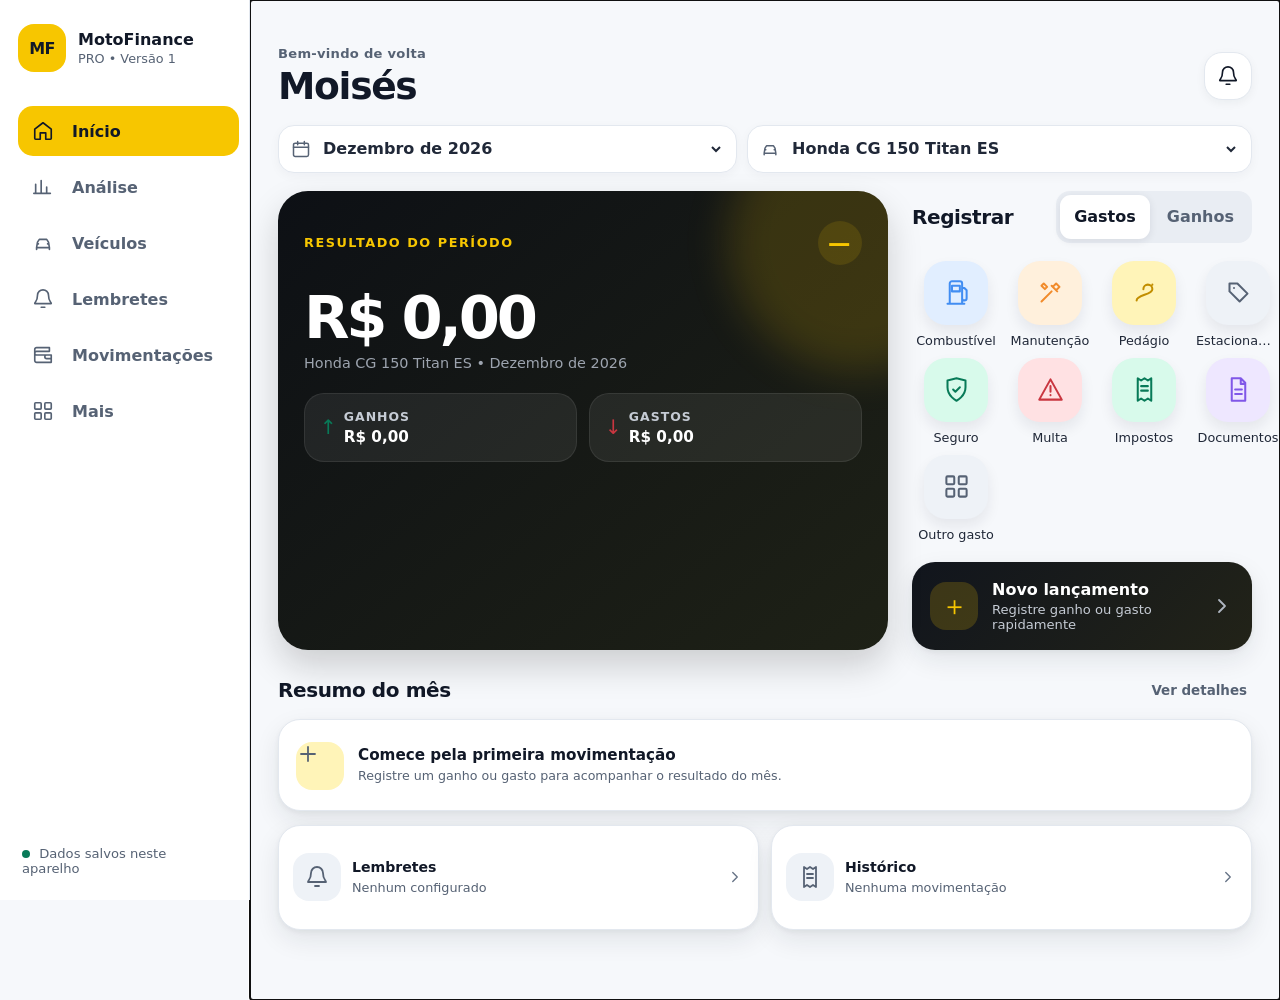
==== commit 1003ae28: "Corrige segurança dos dados, lembretes e PWA" ====
--- a/index.html
+++ b/index.html
@@ -35,6 +35,15 @@
         <symbol id="i-check" viewBox="0 0 24 24"><path d="m5 12 4 4L19 6"/></symbol>
         <symbol id="i-search" viewBox="0 0 24 24"><circle cx="11" cy="11" r="7"/><path d="m20 20-4-4"/></symbol>
         <symbol id="i-close" viewBox="0 0 24 24"><path d="M6 6l12 12M18 6 6 18"/></symbol>
+        <symbol id="i-drop" viewBox="0 0 24 24"><path d="M12 2S5 10 5 15a7 7 0 0 0 14 0c0-5-7-13-7-13Z"/></symbol>
+        <symbol id="i-battery" viewBox="0 0 24 24"><rect x="3" y="7" width="17" height="10" rx="2"/><path d="M20 10h2v4h-2M7 12h4m-2-2v4"/></symbol>
+        <symbol id="i-alert" viewBox="0 0 24 24"><path d="M12 3 2 21h20L12 3Zm0 6v5m0 3h.01"/></symbol>
+        <symbol id="i-filter" viewBox="0 0 24 24"><path d="M3 5h18l-7 8v6l-4 2v-8L3 5Z"/></symbol>
+        <symbol id="i-circle" viewBox="0 0 24 24"><circle cx="12" cy="12" r="8"/></symbol>
+        <symbol id="i-document" viewBox="0 0 24 24"><path d="M6 2h8l4 4v16H6V2Zm8 0v5h4M9 12h6m-6 4h6"/></symbol>
+        <symbol id="i-adjust" viewBox="0 0 24 24"><path d="M4 7h10m4 0h2M4 17h2m4 0h10M14 4v6M6 14v6"/></symbol>
+        <symbol id="i-route" viewBox="0 0 24 24"><path d="M5 19c0-5 14-5 14-10a4 4 0 0 0-8 0M5 19h.01M19 5h.01"/></symbol>
+        <symbol id="i-box" viewBox="0 0 24 24"><path d="m4 7 8-4 8 4-8 4-8-4Zm0 0v10l8 4 8-4V7M12 11v10"/></symbol>
     </svg>
 
     <div class="app-layout">
@@ -42,9 +51,9 @@
             <a class="brand" href="#home" data-nav="home"><span class="brand-mark">MF</span><span><strong>MotoFinance</strong><small>PRO • Versão 1</small></span></a>
             <nav class="desktop-nav" aria-label="Navegação principal">
                 <button class="nav-item active" data-nav="home"><svg><use href="#i-home"/></svg><span>Início</span></button>
-                <button class="nav-item" data-nav="charts"><svg><use href="#i-chart"/></svg><span>Gráficos</span></button>
+                <button class="nav-item" data-nav="charts"><svg><use href="#i-chart"/></svg><span>Análise</span></button>
                 <button class="nav-item" data-nav="vehicles"><svg><use href="#i-vehicle"/></svg><span>Veículos</span></button>
-                <button class="nav-item" data-nav="alarms"><svg><use href="#i-bell"/></svg><span>Alarmes</span><b id="desktopAlarmCount">0</b></button>
+                <button class="nav-item" data-nav="alarms"><svg><use href="#i-bell"/></svg><span>Lembretes</span><b id="desktopAlarmCount">0</b></button>
                 <button class="nav-item" data-nav="transactions"><svg><use href="#i-wallet"/></svg><span>Movimentações</span></button>
                 <button class="nav-item" data-nav="more"><svg><use href="#i-more"/></svg><span>Mais</span></button>
             </nav>
@@ -55,7 +64,7 @@
             <header class="mobile-header"><div class="brand compact"><span class="brand-mark">MF</span><span><strong>MotoFinance</strong><small>PRO</small></span></div><button class="icon-btn" data-action="quick-add" aria-label="Novo lançamento"><svg><use href="#i-plus"/></svg></button></header>
             <main id="pageRoot" tabindex="-1">
                 <section class="page active" data-page="home">
-                    <header class="welcome-row"><div><span class="eyebrow">Bem-vindo de volta</span><h1 id="welcomeName">Moisés</h1></div><button class="notification-btn" data-nav="alarms"><svg><use href="#i-bell"/></svg><span id="alarmDot"></span></button></header>
+                    <header class="welcome-row"><div><span class="eyebrow">Bem-vindo de volta</span><h1 id="welcomeName">Moisés</h1></div><button class="notification-btn" data-nav="alarms" aria-label="Abrir lembretes"><svg><use href="#i-bell"/></svg><span id="alarmDot"></span></button></header>
                     <div class="filter-row"><label class="select-pill"><svg><use href="#i-calendar"/></svg><select id="homeMonth" aria-label="Mês"></select></label><label class="select-pill"><svg><use href="#i-vehicle"/></svg><select id="homeVehicle" aria-label="Veículo"></select></label></div>
                     <section class="balance-card"><div class="balance-glow"></div><div class="balance-title"><span>Resultado do período</span><span id="balanceSignal" class="balance-signal">—</span></div><strong id="homeBalance">R$ 0,00</strong><p id="homeBalanceLabel">Mês atual</p><div class="balance-split"><div><span class="up">↑</span><small>Ganhos</small><b id="homeGains">R$ 0,00</b></div><div><span class="down">↓</span><small>Gastos</small><b id="homeExpenses">R$ 0,00</b></div></div></section>
                     <section class="section-block quick-section"><div class="section-heading"><h2>Registrar</h2><div class="segmented"><button class="active" data-quick-type="expense">Gastos</button><button data-quick-type="gain">Ganhos</button></div></div><div id="quickCategories" class="quick-categories"></div><button class="quick-banner" data-action="quick-add"><span class="quick-bolt">＋</span><span><strong>Novo lançamento</strong><small>Registre ganho ou gasto rapidamente</small></span><svg><use href="#i-arrow"/></svg></button></section>
@@ -63,37 +72,40 @@
                 </section>
 
                 <section class="page" data-page="charts">
-                    <header class="page-header"><div><span class="eyebrow">Gráficos</span><h1>Visão detalhada</h1></div><button class="soft-btn" data-action="export-csv"><svg><use href="#i-download"/></svg> CSV</button></header>
-                    <div class="filter-row wide"><label class="select-pill"><svg><use href="#i-calendar"/></svg><select id="chartMonth"></select></label><label class="select-pill"><svg><use href="#i-vehicle"/></svg><select id="chartVehicle"></select></label></div>
-                    <div class="summary-grid"><article class="summary-card coral"><small>Gastos</small><strong id="chartExpenses">R$ 0,00</strong><span id="chartLargest">Maior categoria: —</span></article><article class="summary-card mint"><small>Ganhos</small><strong id="chartGains">R$ 0,00</strong><span id="chartAverage">Média por dia: R$ 0,00</span></article><article class="summary-card dark"><small>Resultado</small><strong id="chartBalance">R$ 0,00</strong><span id="chartMargin">Sem margem</span></article></div>
+                    <header class="page-header"><div><span class="eyebrow">Análise</span><h1>Visão detalhada</h1></div><button class="soft-btn" data-action="export-csv" data-scope="filtered"><svg><use href="#i-download"/></svg> CSV do período</button></header>
+                    <div class="filter-row wide"><label class="select-pill"><svg><use href="#i-calendar"/></svg><select id="chartMonth" aria-label="Mês da análise"></select></label><label class="select-pill"><svg><use href="#i-vehicle"/></svg><select id="chartVehicle" aria-label="Veículo da análise"></select></label></div>
+                    <div class="summary-grid"><article class="summary-card coral"><small>Gastos</small><strong id="chartExpenses">R$ 0,00</strong><span id="chartLargest">Maior categoria: —</span></article><article class="summary-card mint"><small>Ganhos</small><strong id="chartGains">R$ 0,00</strong><span id="chartAverage">Média de ganhos por dia trabalhado: R$ 0,00</span></article><article class="summary-card dark"><small>Resultado líquido</small><strong id="chartBalance">R$ 0,00</strong><span id="chartMargin">Operacional: R$ 0,00</span></article></div>
                     <section class="surface"><div class="surface-header"><div><h2 id="categoryTitle">Gastos por categoria</h2><p>Valores do período selecionado</p></div><div class="segmented"><button class="active" data-chart-type="expense">Gastos</button><button data-chart-type="gain">Ganhos</button></div></div><div id="categoryChart" class="category-chart"></div></section>
                 </section>
 
                 <section class="page" data-page="vehicles"><header class="page-header"><div><span class="eyebrow">Garagem</span><h1>Meus veículos</h1></div><button class="primary-btn compact-btn" data-action="add-vehicle"><svg><use href="#i-plus"/></svg> Adicionar</button></header><div id="vehicleList" class="vehicle-grid"></div></section>
 
-                <section class="page" data-page="alarms"><header class="page-header"><div><span class="eyebrow">Manutenção</span><h1>Alarmes</h1></div><button class="primary-btn compact-btn" data-action="add-reminder"><svg><use href="#i-plus"/></svg> Criar</button></header><label class="select-pill full-select"><svg><use href="#i-vehicle"/></svg><select id="alarmVehicle"></select></label><div id="alarmGroups" class="alarm-groups"></div></section>
+                <section class="page" data-page="alarms"><header class="page-header"><div><span class="eyebrow">Manutenção</span><h1>Lembretes</h1><p class="page-description">Avisos exibidos dentro do MotoFinance.</p></div><button class="primary-btn compact-btn" data-action="add-reminder"><svg><use href="#i-plus"/></svg> Criar</button></header><label class="select-pill full-select"><svg><use href="#i-vehicle"/></svg><select id="alarmVehicle" aria-label="Veículo dos lembretes"></select></label><div id="alarmGroups" class="alarm-groups"></div></section>
 
                 <section class="page" data-page="transactions">
-                    <header class="page-header"><div><span class="eyebrow">Movimentações</span><h1>Histórico financeiro</h1></div><button class="primary-btn compact-btn" data-action="quick-add"><svg><use href="#i-plus"/></svg> Nova</button></header>
+                    <header class="page-header"><div><span class="eyebrow">Financeiro</span><h1>Movimentações</h1></div><button class="primary-btn compact-btn" data-action="quick-add"><svg><use href="#i-plus"/></svg> Nova</button></header>
                     <section class="surface filter-surface"><div class="filter-grid"><label><span>Mês</span><select id="transactionMonth"></select></label><label><span>Veículo</span><select id="transactionVehicle"></select></label><label><span>Tipo</span><select id="transactionType"><option value="all">Todos</option><option value="gain">Ganhos</option><option value="expense">Gastos</option></select></label><label class="search-field"><span>Pesquisar</span><div><svg><use href="#i-search"/></svg><input id="transactionSearch" type="search" placeholder="Descrição ou categoria"></div></label></div></section>
                     <div id="transactionList" class="transaction-list"></div>
                 </section>
 
                 <section class="page" data-page="more">
-                    <header class="profile-header"><span class="eyebrow">Área pessoal</span><h1>Mais</h1><div class="profile-card"><div class="avatar">MM</div><div><strong id="profileName">Moisés</strong><span>MotoFinance PRO</span><small>Versão 1</small></div></div></header>
+                    <header id="morePageIntro" class="profile-header"><span class="eyebrow">Área pessoal</span><h1>Mais</h1><div class="profile-card"><div class="avatar">MM</div><div><strong id="profileName">Moisés</strong><span>MotoFinance PRO</span><small>Versão 1</small></div></div></header>
                     <section class="settings-group"><h2>Dados</h2><button data-action="update-odometer"><span class="setting-icon mint"><svg><use href="#i-gauge"/></svg></span><span><strong>Registrar odômetro</strong><small>Atualize a quilometragem do veículo</small></span><svg><use href="#i-arrow"/></svg></button><button data-action="quick-add"><span class="setting-icon yellow"><svg><use href="#i-plus"/></svg></span><span><strong>Registro rápido</strong><small>Lançar ganhos e gastos</small></span><svg><use href="#i-arrow"/></svg></button></section>
+                    <section class="settings-group goals-group"><h2>Metas de ganhos</h2><form id="goalsForm" class="surface goal-form"><label><span>Meta semanal (R$)</span><input id="weeklyGoal" inputmode="decimal" placeholder="0,00"></label><label><span>Meta mensal (R$)</span><input id="monthlyGoal" inputmode="decimal" placeholder="0,00"></label><button class="primary-btn" type="submit">Salvar metas</button></form></section>
                     <section class="settings-group"><h2>Armazenamento</h2><button data-action="backup"><span class="setting-icon blue"><svg><use href="#i-download"/></svg></span><span><strong>Fazer backup</strong><small>Baixar todos os dados</small></span><svg><use href="#i-arrow"/></svg></button><label class="settings-file"><span class="setting-icon violet"><svg><use href="#i-upload"/></svg></span><span><strong>Restaurar backup</strong><small>Importar um arquivo salvo</small></span><svg><use href="#i-arrow"/></svg><input id="restoreInput" type="file" accept="application/json,.json"></label><button data-action="export-csv"><span class="setting-icon neutral"><svg><use href="#i-receipt"/></svg></span><span><strong>Exportar planilha</strong><small>Baixar movimentações em CSV</small></span><svg><use href="#i-arrow"/></svg></button></section>
-                    <section class="settings-group danger-zone"><h2>Conta</h2><button data-action="clear-data"><span class="setting-icon red"><svg><use href="#i-trash"/></svg></span><span><strong>Apagar dados deste aparelho</strong><small>Esta ação pede confirmação</small></span><svg><use href="#i-arrow"/></svg></button></section>
+                    <section class="settings-group danger-zone"><h2>Dados do aplicativo</h2><button data-action="clear-data"><span class="setting-icon red"><svg><use href="#i-trash"/></svg></span><span><strong>Apagar dados deste aparelho</strong><small>Esta ação pede confirmação</small></span><svg><use href="#i-arrow"/></svg></button></section>
                 </section>
             </main>
         </div>
     </div>
 
-    <nav class="bottom-nav" aria-label="Navegação principal"><button class="active" data-nav="home"><svg><use href="#i-home"/></svg><span>Início</span></button><button data-nav="charts"><svg><use href="#i-chart"/></svg><span>Gráficos</span></button><button data-nav="vehicles"><svg><use href="#i-vehicle"/></svg><span>Veículos</span></button><button data-nav="alarms"><svg><use href="#i-bell"/></svg><span>Alarmes</span></button><button data-nav="transactions"><svg><use href="#i-wallet"/></svg><span>Histórico</span></button><button data-nav="more"><svg><use href="#i-more"/></svg><span>Mais</span></button></nav>
+    <nav class="bottom-nav" aria-label="Navegação principal"><button class="active" data-nav="home"><svg><use href="#i-home"/></svg><span>Início</span></button><button data-nav="charts"><svg><use href="#i-chart"/></svg><span>Análise</span></button><button data-nav="vehicles"><svg><use href="#i-vehicle"/></svg><span>Veículos</span></button><button data-nav="alarms"><svg><use href="#i-bell"/></svg><span>Lembretes</span></button><button data-nav="transactions"><svg><use href="#i-wallet"/></svg><span>Movimentações</span></button><button data-nav="more"><svg><use href="#i-more"/></svg><span>Mais</span></button></nav>
 
     <dialog id="transactionDialog" class="app-dialog bottom-sheet"><form id="transactionForm" method="dialog"><div class="dialog-handle"></div><header><div><span class="eyebrow">Movimentação</span><h2 id="transactionDialogTitle">Novo lançamento</h2></div><button type="button" class="icon-btn" data-close="transactionDialog"><svg><use href="#i-close"/></svg></button></header><input id="transactionId" type="hidden"><div class="segmented large"><button type="button" class="active" data-form-type="expense">Gasto</button><button type="button" data-form-type="gain">Ganho</button></div><input id="transactionFormType" type="hidden" value="expense"><div class="form-grid"><label><span>Categoria *</span><select id="transactionCategory" required></select></label><label><span>Valor *</span><div class="money-input"><b>R$</b><input id="transactionAmount" inputmode="decimal" placeholder="0,00" required></div></label><label><span>Data *</span><input id="transactionDate" type="date" required></label><label><span>Veículo *</span><select id="transactionVehicleId" required></select></label><label class="full"><span>Descrição</span><input id="transactionDescription" maxlength="160" placeholder="Ex.: abastecimento, corrida, revisão..."></label><label><span>Odômetro no momento</span><input id="transactionOdometer" type="number" min="0" step="1" placeholder="Opcional"></label></div><div class="dialog-actions"><button type="button" class="soft-btn" data-close="transactionDialog">Cancelar</button><button type="submit" class="primary-btn">Salvar lançamento</button></div></form></dialog>
 
-    <dialog id="vehicleDialog" class="app-dialog"><form id="vehicleForm" method="dialog"><header><div><span class="eyebrow">Garagem</span><h2 id="vehicleDialogTitle">Adicionar veículo</h2></div><button type="button" class="icon-btn" data-close="vehicleDialog"><svg><use href="#i-close"/></svg></button></header><input id="vehicleId" type="hidden"><div class="form-grid"><label><span>Tipo</span><select id="vehicleType"><option value="moto">Moto</option><option value="carro">Carro</option><option value="outro">Outro</option></select></label><label><span>Placa</span><input id="vehiclePlate" maxlength="7" placeholder="ABC1D23"></label><label><span>Marca *</span><input id="vehicleBrand" required placeholder="Honda"></label><label><span>Modelo *</span><input id="vehicleModel" required placeholder="CG 150 Titan"></label><label><span>Ano *</span><input id="vehicleYear" type="number" min="1900" max="2100" required></label><label><span>Combustível</span><select id="vehicleFuel"><option>Gasolina</option><option>Etanol</option><option>Flex</option><option>Diesel</option><option>Elétrico</option><option>Outro</option></select></label><label class="full"><span>Odômetro atual (km)</span><input id="vehicleOdometer" type="number" min="0" step="1" value="0"></label></div><div class="dialog-actions"><button type="button" class="soft-btn" data-close="vehicleDialog">Cancelar</button><button type="submit" class="primary-btn">Salvar veículo</button></div></form></dialog>
+    <dialog id="vehicleDialog" class="app-dialog"><form id="vehicleForm" method="dialog"><header><div><span class="eyebrow">Garagem</span><h2 id="vehicleDialogTitle">Adicionar veículo</h2></div><button type="button" class="icon-btn" data-close="vehicleDialog" aria-label="Fechar cadastro de veículo"><svg><use href="#i-close"/></svg></button></header><input id="vehicleId" type="hidden"><div class="form-grid"><label><span>Tipo</span><select id="vehicleType"><option value="moto">Moto</option><option value="carro">Carro</option><option value="outro">Outro</option></select></label><label><span>Placa</span><input id="vehiclePlate" maxlength="7" placeholder="ABC1D23"></label><label><span>Marca *</span><input id="vehicleBrand" required placeholder="Honda"></label><label><span>Modelo *</span><input id="vehicleModel" required placeholder="CG 150 Titan"></label><label><span>Ano *</span><input id="vehicleYear" type="number" min="1900" max="2100" required></label><label><span>Combustível</span><select id="vehicleFuel"><option>Gasolina</option><option>Etanol</option><option>Flex</option><option>Diesel</option><option>Elétrico</option><option>Outro</option></select></label><label class="full"><span>Odômetro atual (km)</span><input id="vehicleOdometer" type="number" min="0" step="1" value="0"></label></div><div class="dialog-actions"><button type="button" class="soft-btn" data-close="vehicleDialog">Cancelar</button><button type="submit" class="primary-btn">Salvar veículo</button></div></form></dialog>
+
+    <dialog id="odometerDialog" class="app-dialog"><form id="odometerForm" method="dialog"><header><div><span class="eyebrow">Veículo</span><h2>Registrar odômetro</h2><p id="odometerVehicleName" class="dialog-description"></p></div><button type="button" class="icon-btn" data-close="odometerDialog" aria-label="Fechar registro de odômetro"><svg><use href="#i-close"/></svg></button></header><input id="odometerVehicleId" type="hidden"><p class="current-reading">Leitura atual: <strong id="odometerCurrent">0 km</strong></p><div class="form-grid"><label><span>Nova leitura (km) *</span><input id="odometerValue" type="number" min="0" step="1" required></label><label><span>Data *</span><input id="odometerDate" type="date" required></label><label class="full"><span>Observação</span><input id="odometerNote" maxlength="120" placeholder="Ex.: leitura do painel"></label></div><div class="dialog-actions"><button type="button" class="soft-btn" data-close="odometerDialog">Cancelar</button><button type="submit" class="primary-btn">Salvar leitura</button></div></form></dialog>
 
     <dialog id="reminderDialog" class="app-dialog"><form id="reminderForm" method="dialog"><header><div><span class="eyebrow">Manutenção</span><h2 id="reminderDialogTitle">Configurar alarme</h2></div><button type="button" class="icon-btn" data-close="reminderDialog"><svg><use href="#i-close"/></svg></button></header><input id="reminderId" type="hidden"><div class="form-grid"><label class="full"><span>Nome *</span><input id="reminderTitle" required maxlength="80" placeholder="Ex.: Troca de óleo"></label><label class="full"><span>Veículo *</span><select id="reminderVehicleId" required></select></label></div><div class="reminder-method"><label class="switch-row"><span><strong>Por quilometragem</strong><small>Avisar a cada quantidade de km</small></span><input id="reminderByKm" type="checkbox" role="switch"></label><div id="kmFields" class="form-grid"><label><span>Intervalo em km</span><input id="reminderKmInterval" type="number" min="1" step="1" value="1000"></label><label><span>Último odômetro</span><input id="reminderLastKm" type="number" min="0" step="1" value="0"></label><label><span>Avisar antes (km)</span><input id="reminderAdvanceKm" type="number" min="0" step="1" value="200"></label></div></div><div class="reminder-method"><label class="switch-row"><span><strong>Por tempo</strong><small>Avisar após determinado número de dias</small></span><input id="reminderByTime" type="checkbox" role="switch"></label><div id="timeFields" class="form-grid"><label><span>Intervalo em dias</span><input id="reminderDayInterval" type="number" min="1" step="1" value="180"></label><label><span>Última execução</span><input id="reminderLastDate" type="date"></label><label><span>Avisar antes (dias)</span><input id="reminderAdvanceDays" type="number" min="0" step="1" value="3"></label></div></div><div class="dialog-actions"><button type="button" class="soft-btn" data-close="reminderDialog">Cancelar</button><button type="submit" class="primary-btn">Salvar alarme</button></div></form></dialog>
 
--- a/style.css
+++ b/style.css
@@ -3,14 +3,14 @@
     --yellow-soft: #fff4b8;
     --ink: #111827;
     --ink-2: #202838;
-    --muted: #6f7b8d;
-    --muted-2: #9ba6b5;
+    --muted: #566274;
+    --muted-2: #667386;
     --line: #e3e8ef;
     --surface: #ffffff;
     --bg: #f6f8fb;
-    --green: #21b986;
+    --green: #087a58;
     --green-soft: #d8faeb;
-    --red: #ef4e57;
+    --red: #c93640;
     --red-soft: #ffe1e3;
     --blue: #418df2;
     --blue-soft: #e1eeff;
@@ -56,7 +56,7 @@
 .brand-mark { display: grid; place-items: center; width: 48px; height: 48px; border-radius: 16px; background: var(--yellow); font-weight: 900; letter-spacing: -.04em; }
 .brand strong, .brand small { display: block; }
 .brand strong { font-size: 1rem; }
-.brand small { margin-top: 2px; color: var(--muted); font-size: .73rem; }
+.brand small { margin-top: 2px; color: var(--muted); font-size: .8rem; }
 .brand.compact .brand-mark { width: 42px; height: 42px; border-radius: 14px; }
 .desktop-nav { display: grid; gap: 6px; margin-top: 34px; }
 .nav-item {
@@ -79,7 +79,7 @@
 .nav-item svg { width: 22px; height: 22px; }
 .nav-item b { min-width: 22px; padding: 3px 7px; border-radius: 999px; background: var(--red); color: white; font-size: .7rem; text-align: center; }
 .nav-item b:empty, .nav-item b[data-count="0"] { display: none; }
-.sidebar-note { position: absolute; left: 22px; right: 22px; bottom: 24px; color: var(--muted); font-size: .76rem; }
+.sidebar-note { position: absolute; left: 22px; right: 22px; bottom: 24px; color: var(--muted); font-size: .82rem; }
 .sidebar-note span { display: inline-block; width: 8px; height: 8px; margin-right: 5px; border-radius: 50%; background: var(--green); }
 
 .mobile-header {
@@ -139,14 +139,14 @@
     box-shadow: 0 16px 34px rgba(15, 18, 18, .18);
 }
 .balance-glow { position: absolute; width: 260px; height: 260px; right: -100px; top: -80px; border-radius: 50%; background: rgba(247, 198, 0, .16); filter: blur(20px); }
-.balance-title { position: relative; display: flex; justify-content: space-between; align-items: center; color: var(--yellow); text-transform: uppercase; letter-spacing: .12em; font-size: .74rem; font-weight: 800; }
+.balance-title { position: relative; display: flex; justify-content: space-between; align-items: center; color: var(--yellow); text-transform: uppercase; letter-spacing: .12em; font-size: .8rem; font-weight: 800; }
 .balance-signal { display: grid; place-items: center; width: 44px; height: 44px; border-radius: 50%; background: rgba(247, 198, 0, .12); font-size: 1.4rem; }
 .balance-card > strong { position: relative; display: block; margin-top: 18px; font-size: clamp(2.2rem, 10vw, 3.7rem); letter-spacing: -.055em; }
 .balance-card > p { position: relative; margin: 3px 0 22px; color: #9da4af; font-size: .9rem; }
 .balance-split { position: relative; display: grid; grid-template-columns: 1fr 1fr; gap: 12px; }
 .balance-split > div { display: grid; grid-template-columns: auto 1fr; gap: 4px 7px; padding: 15px; border: 1px solid rgba(255,255,255,.08); border-radius: 20px; background: rgba(255,255,255,.07); }
 .balance-split span { grid-row: 1 / span 2; align-self: center; font-size: 1.25rem; }
-.balance-split small { color: #a9b0ba; font-size: .69rem; font-weight: 800; text-transform: uppercase; letter-spacing: .08em; }
+.balance-split small { color: #c5cbd4; font-size: .78rem; font-weight: 800; text-transform: uppercase; letter-spacing: .08em; }
 .balance-split b { font-size: .95rem; }
 .up { color: var(--green); }
 .down { color: var(--red); }
@@ -155,7 +155,7 @@
 .section-heading, .surface-header { display: flex; align-items: center; justify-content: space-between; gap: 12px; margin-bottom: 16px; }
 .text-button { padding: 5px; border: 0; background: transparent; color: var(--muted); font-size: .84rem; font-weight: 700; }
 .segmented { display: flex; gap: 3px; padding: 4px; border-radius: 14px; background: #e9edf3; }
-.segmented button { min-height: 34px; padding: 0 14px; border: 0; border-radius: 11px; background: transparent; color: var(--muted); font-weight: 700; }
+.segmented button { min-height: 44px; padding: 0 14px; border: 0; border-radius: 11px; background: transparent; color: var(--muted); font-weight: 700; }
 .segmented button.active { background: white; color: var(--ink); box-shadow: 0 2px 8px rgba(17,24,39,.09); }
 .segmented.large { margin-bottom: 20px; }
 .segmented.large button { flex: 1; min-height: 42px; }
@@ -164,12 +164,12 @@
 .quick-item { display: grid; justify-items: center; gap: 8px; padding: 0; border: 0; background: transparent; }
 .quick-item > span:first-child { display: grid; place-items: center; width: 64px; height: 64px; border-radius: 22px; box-shadow: 0 7px 14px rgba(20,30,45,.08); }
 .quick-item svg { width: 27px; height: 27px; }
-.quick-item small { width: 84px; overflow: hidden; color: var(--ink-2); font-size: .75rem; text-overflow: ellipsis; white-space: nowrap; }
+.quick-item small { width: 84px; overflow: hidden; color: var(--ink-2); font-size: .8rem; text-overflow: ellipsis; white-space: nowrap; }
 .quick-banner { width: 100%; display: grid; grid-template-columns: auto 1fr auto; align-items: center; gap: 14px; margin-top: 8px; padding: 18px; border: 0; border-radius: 23px; background: linear-gradient(135deg, #11151d, #222318); color: white; text-align: left; box-shadow: var(--shadow); }
 .quick-banner > svg { color: #afb6c1; }
 .quick-bolt { display: grid; place-items: center; width: 48px; height: 48px; border-radius: 16px; background: rgba(247,198,0,.18); color: var(--yellow); font-size: 1.7rem; }
 .quick-banner strong, .quick-banner small { display: block; }
-.quick-banner small { margin-top: 3px; color: #aeb5c0; font-size: .76rem; }
+.quick-banner small { margin-top: 3px; color: #c5cbd4; font-size: .82rem; }
 
 .insight-card, .mini-card, .surface, .vehicle-card, .alarm-card, .transaction-card, .settings-group > button, .settings-file, .profile-card { border: 1px solid var(--line); background: white; box-shadow: var(--shadow); }
 .insight-card { display: grid; grid-template-columns: auto 1fr; gap: 14px; align-items: center; min-height: 92px; padding: 17px; border-radius: 22px; }
@@ -182,7 +182,7 @@
 .mini-card > span:nth-child(2) { min-width: 0; }
 .mini-card strong, .mini-card small { display: block; overflow: hidden; text-overflow: ellipsis; white-space: nowrap; }
 .mini-card strong { font-size: .88rem; }
-.mini-card small { margin-top: 5px; color: var(--muted); font-size: .73rem; }
+.mini-card small { margin-top: 5px; color: var(--muted); font-size: .8rem; }
 .chevron { width: 18px; color: var(--muted-2); }
 
 .page-header { margin-bottom: 24px; }
@@ -199,8 +199,8 @@
 .summary-card small { text-transform: uppercase; letter-spacing: .08em; font-weight: 800; opacity: .82; }
 .summary-card strong { margin: 13px 0 20px; font-size: 2rem; letter-spacing: -.04em; }
 .summary-card span { font-size: .82rem; opacity: .88; }
-.summary-card.coral { background: linear-gradient(135deg, #ef4551, #f66b66); }
-.summary-card.mint { background: linear-gradient(135deg, #16996f, #32c694); }
+.summary-card.coral { background: linear-gradient(135deg, #b82431, #d23a43); }
+.summary-card.mint { background: linear-gradient(135deg, #076b4d, #0c8660); }
 .summary-card.dark { background: linear-gradient(135deg, #121722, #2b3040); }
 .surface { padding: 20px; border-radius: var(--radius); }
 .surface-header p { margin: 4px 0 0; color: var(--muted); font-size: .78rem; }
@@ -208,7 +208,7 @@
 .category-row { display: grid; grid-template-columns: auto minmax(0,1fr) auto; align-items: center; gap: 12px; }
 .category-row > div:nth-child(2) { min-width: 0; }
 .category-row strong, .category-row small { display: block; }
-.category-row small { margin-top: 3px; color: var(--muted); font-size: .75rem; }
+.category-row small { margin-top: 3px; color: var(--muted); font-size: .8rem; }
 .category-value { white-space: nowrap; font-size: .86rem; }
 .bar-track { height: 7px; margin-top: 9px; overflow: hidden; border-radius: 99px; background: #e9edf3; }
 .bar-fill { height: 100%; min-width: 0; border-radius: inherit; background: var(--yellow); transition: width .35s ease; }
@@ -228,9 +228,9 @@
 .vehicle-stats { display: grid; grid-template-columns: repeat(3,1fr); gap: 9px; margin-top: 18px; }
 .vehicle-stats div { min-width: 0; padding: 12px; border-radius: 15px; background: #f7f9fb; }
 .vehicle-stats small, .vehicle-stats strong { display: block; overflow: hidden; text-overflow: ellipsis; white-space: nowrap; }
-.vehicle-stats small { color: var(--muted); font-size: .68rem; }
+.vehicle-stats small { color: var(--muted); font-size: .78rem; }
 .vehicle-stats strong { margin-top: 4px; font-size: .82rem; }
-.active-badge, .status-badge { display: inline-flex; align-items: center; width: max-content; min-height: 27px; padding: 0 10px; border-radius: 999px; font-size: .7rem; font-weight: 800; }
+.active-badge, .status-badge { display: inline-flex; align-items: center; width: max-content; min-height: 44px; padding: 0 12px; border: 0; border-radius: 999px; font-size: .78rem; font-weight: 800; }
 .active-badge { margin-top: 14px; background: var(--green-soft); color: #12805d; }
 
 .alarm-group > header { display: flex; align-items: center; justify-content: space-between; margin: 8px 2px 10px; }
@@ -248,15 +248,20 @@
 .status-badge.ok { background: var(--green-soft); color: #117b5b; }
 .status-badge.unconfigured { background: #edf1f6; color: var(--muted); }
 .alarm-progress { height: 6px; margin: 14px 0; overflow: hidden; border-radius: 99px; background: #e8edf3; }
-.alarm-progress span { display: block; width: 12%; height: 100%; border-radius: inherit; background: var(--yellow); }
+.alarm-progress span { display: block; height: 100%; border-radius: inherit; background: var(--yellow); transition: width .25s ease; }
 .alarm-actions { display: flex; flex-wrap: wrap; gap: 8px; }
-.alarm-actions button { min-height: 36px; padding: 0 12px; border: 0; border-radius: 12px; background: #f2f5f8; font-size: .76rem; font-weight: 800; }
+.alarm-actions button { min-height: 44px; padding: 0 14px; border: 0; border-radius: 12px; background: #f2f5f8; font-size: .82rem; font-weight: 800; }
 .alarm-actions button.done { background: var(--green-soft); color: #137a5b; }
+.alarm-actions button.danger-text { color: var(--red); }
+.status-badge.paused { background: #e8edf3; color: #495568; }
+.reminder-history { margin-top: 12px; color: var(--muted); }
+.reminder-history summary { min-height: 44px; display: flex; align-items: center; cursor: pointer; font-weight: 750; }
+.reminder-history small { display: block; padding: 4px 2px; font-size: .82rem; }
 .empty-panel { padding: 38px 20px; border: 1px dashed #cbd3de; border-radius: var(--radius); text-align: center; color: var(--muted); }
 
 .filter-surface { margin-bottom: 16px; }
 .filter-grid { display: grid; gap: 12px; }
-.filter-grid label > span, .form-grid label > span { display: block; margin-bottom: 7px; color: var(--muted); font-size: .75rem; font-weight: 700; }
+.filter-grid label > span, .form-grid label > span { display: block; margin-bottom: 7px; color: var(--muted); font-size: .82rem; font-weight: 700; }
 input, select { border: 1px solid var(--line); background: white; color: var(--ink); }
 .filter-grid select, .filter-grid input, .form-grid > label > input, .form-grid > label > select { width: 100%; height: 48px; padding: 0 12px; border-radius: 14px; }
 .search-field > div { position: relative; }
@@ -266,13 +271,13 @@
 .transaction-card > div { min-width: 0; }
 .transaction-card strong, .transaction-card small { display: block; }
 .transaction-card strong { overflow: hidden; text-overflow: ellipsis; white-space: nowrap; }
-.transaction-card small { margin-top: 4px; color: var(--muted); font-size: .72rem; }
+.transaction-card small { margin-top: 4px; color: var(--muted); font-size: .8rem; }
 .transaction-value { text-align: right; }
 .transaction-value b { display: block; white-space: nowrap; }
 .transaction-value b.gain { color: var(--green); }
 .transaction-value b.expense { color: var(--red); }
 .transaction-menu { display: flex; justify-content: flex-end; gap: 4px; margin-top: 7px; }
-.transaction-menu button { width: 30px; height: 30px; }
+.transaction-menu button { width: 44px; height: 44px; }
 
 .profile-header { padding-top: 4px; }
 .profile-card { display: flex; align-items: center; gap: 17px; margin: 20px 0 28px; padding: 20px; border-radius: var(--radius); }
@@ -280,21 +285,27 @@
 .profile-card strong, .profile-card span, .profile-card small { display: block; }
 .profile-card strong { font-size: 1.12rem; }
 .profile-card span { margin-top: 4px; color: var(--muted); }
-.profile-card small { width: max-content; margin-top: 7px; padding: 4px 8px; border-radius: 999px; background: var(--ink); color: white; font-size: .66rem; font-weight: 800; }
+.profile-card small { width: max-content; margin-top: 7px; padding: 4px 8px; border-radius: 999px; background: var(--ink); color: white; font-size: .78rem; font-weight: 800; }
 .settings-group { margin-bottom: 24px; }
 .settings-group h2 { margin: 0 0 10px 5px; color: var(--muted); font-size: .76rem; text-transform: uppercase; letter-spacing: .08em; }
 .settings-group > button, .settings-file { width: 100%; display: grid; grid-template-columns: auto 1fr auto; align-items: center; gap: 13px; min-height: 88px; padding: 15px; border-radius: 0; text-align: left; }
-.settings-group > button:first-of-type, .settings-group > label:first-of-type { border-radius: 22px 22px 0 0; }
+.settings-group > h2 + button, .settings-group > h2 + label { border-radius: 22px 22px 0 0; }
 .settings-group > button:last-child, .settings-group > label:last-child { border-radius: 0 0 22px 22px; }
-.settings-group > button:only-of-type { border-radius: 22px; }
+.settings-group > h2 + button:last-child { border-radius: 22px; }
 .settings-group > button + button, .settings-group > button + label, .settings-group > label + button { border-top: 0; }
 .settings-group > button { color: var(--ink); }
 .settings-group > button > span:nth-child(2), .settings-file > span:nth-child(2) { min-width: 0; }
 .settings-group strong, .settings-group small { display: block; }
-.settings-group small { margin-top: 4px; color: var(--muted); font-size: .73rem; }
+.settings-group small { margin-top: 4px; color: var(--muted); font-size: .8rem; }
 .settings-group > button > svg, .settings-file > svg { width: 20px; color: var(--muted); }
 .settings-file { cursor: pointer; }
 .settings-file input { display: none; }
+.page-description, .dialog-description { margin: 6px 0 0; color: var(--muted); font-size: .9rem; }
+.goal-form { display: grid; grid-template-columns: 1fr 1fr auto; align-items: end; gap: 12px; }
+.goal-form label span { display: block; margin-bottom: 7px; color: var(--muted); font-size: .82rem; font-weight: 700; }
+.goal-form input { width: 100%; height: 48px; padding: 0 12px; border-radius: 14px; }
+.current-reading { padding: 12px 14px; border-radius: 14px; background: #f2f5f8; color: var(--muted); }
+.recovery-banner { width: 100%; min-height: 50px; margin: 0 0 20px; border: 1px solid #d99000; border-radius: 16px; background: var(--yellow-soft); color: #704c00; font-weight: 800; }
 
 .blue { background: var(--blue-soft); color: var(--blue); }
 .mint { background: var(--green-soft); color: var(--green); }
@@ -337,7 +348,7 @@
 .reminder-method { margin-top: 15px; padding: 15px; border: 1px solid var(--line); border-radius: 18px; }
 .switch-row { display: flex; align-items: center; justify-content: space-between; gap: 15px; margin-bottom: 15px; }
 .switch-row strong, .switch-row small { display: block; }
-.switch-row small { margin-top: 3px; color: var(--muted); font-size: .72rem; }
+.switch-row small { margin-top: 3px; color: var(--muted); font-size: .8rem; }
 input[role="switch"] { appearance: none; width: 50px; height: 29px; flex: 0 0 auto; padding: 3px; border: 0; border-radius: 999px; background: #cad2dd; transition: .2s ease; }
 input[role="switch"]::after { content: ""; display: block; width: 23px; height: 23px; border-radius: 50%; background: white; box-shadow: 0 2px 5px rgba(0,0,0,.2); transition: .2s ease; }
 input[role="switch"]:checked { background: var(--yellow); }
@@ -349,6 +360,7 @@
 .toast-region { position: fixed; right: 15px; bottom: 92px; z-index: 100; display: grid; gap: 8px; }
 .toast { max-width: min(360px, calc(100vw - 30px)); padding: 13px 16px; border-radius: 15px; background: var(--ink); color: white; box-shadow: var(--shadow); animation: toastIn .2s ease; }
 .toast.error { background: #b8313a; }
+.toast.warning { background: #705100; }
 @keyframes toastIn { from { opacity: 0; transform: translateY(8px); } }
 
 @media (max-width: 680px) {
@@ -359,6 +371,7 @@
     .bottom-sheet { width: 100%; max-height: 90vh; margin: auto 0 0; border-radius: 30px 30px 0 0; }
     .bottom-sheet form { padding-bottom: calc(24px + env(safe-area-inset-bottom)); }
     .dialog-handle { display: block; width: 48px; height: 5px; margin: -10px auto 18px; border-radius: 99px; background: #d4dbe4; }
+    .goal-form { grid-template-columns: 1fr; }
 }
 
 @media (max-width: 390px) {
@@ -370,6 +383,16 @@
     .section-heading { align-items: flex-start; }
     .segmented button { padding: 0 10px; }
     .vehicle-stats { grid-template-columns: 1fr 1fr; }
+    .transaction-card { grid-template-columns: auto 1fr; }
+    .transaction-value { grid-column: 2; text-align: left; }
+    .transaction-menu { justify-content: flex-start; }
+    .alarm-main { grid-template-columns: auto 1fr; }
+    .alarm-main .status-badge { grid-column: 2; justify-self: start; }
+}
+
+@media (prefers-reduced-motion: reduce) {
+    html { scroll-behavior: auto; }
+    *, *::before, *::after { animation-duration: .01ms !important; animation-iteration-count: 1 !important; transition-duration: .01ms !important; }
 }
 
 @media (min-width: 760px) {
